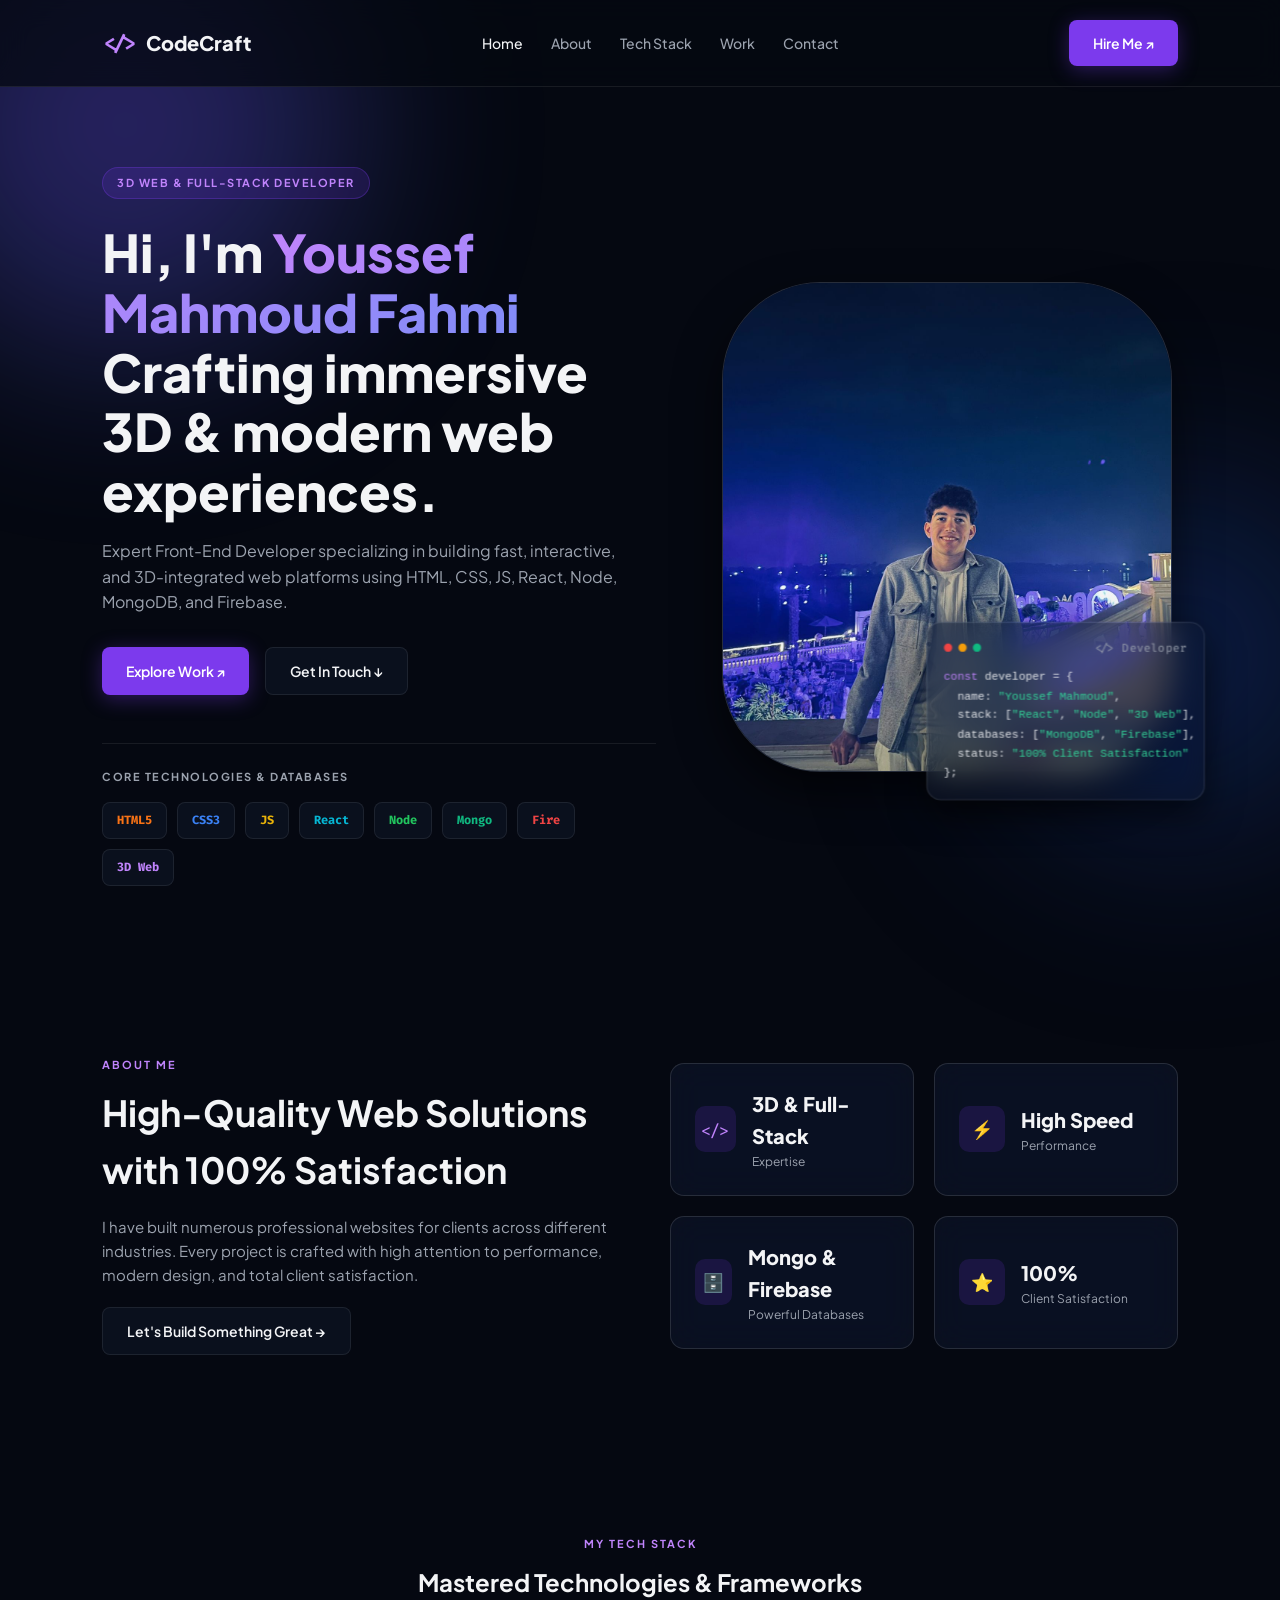
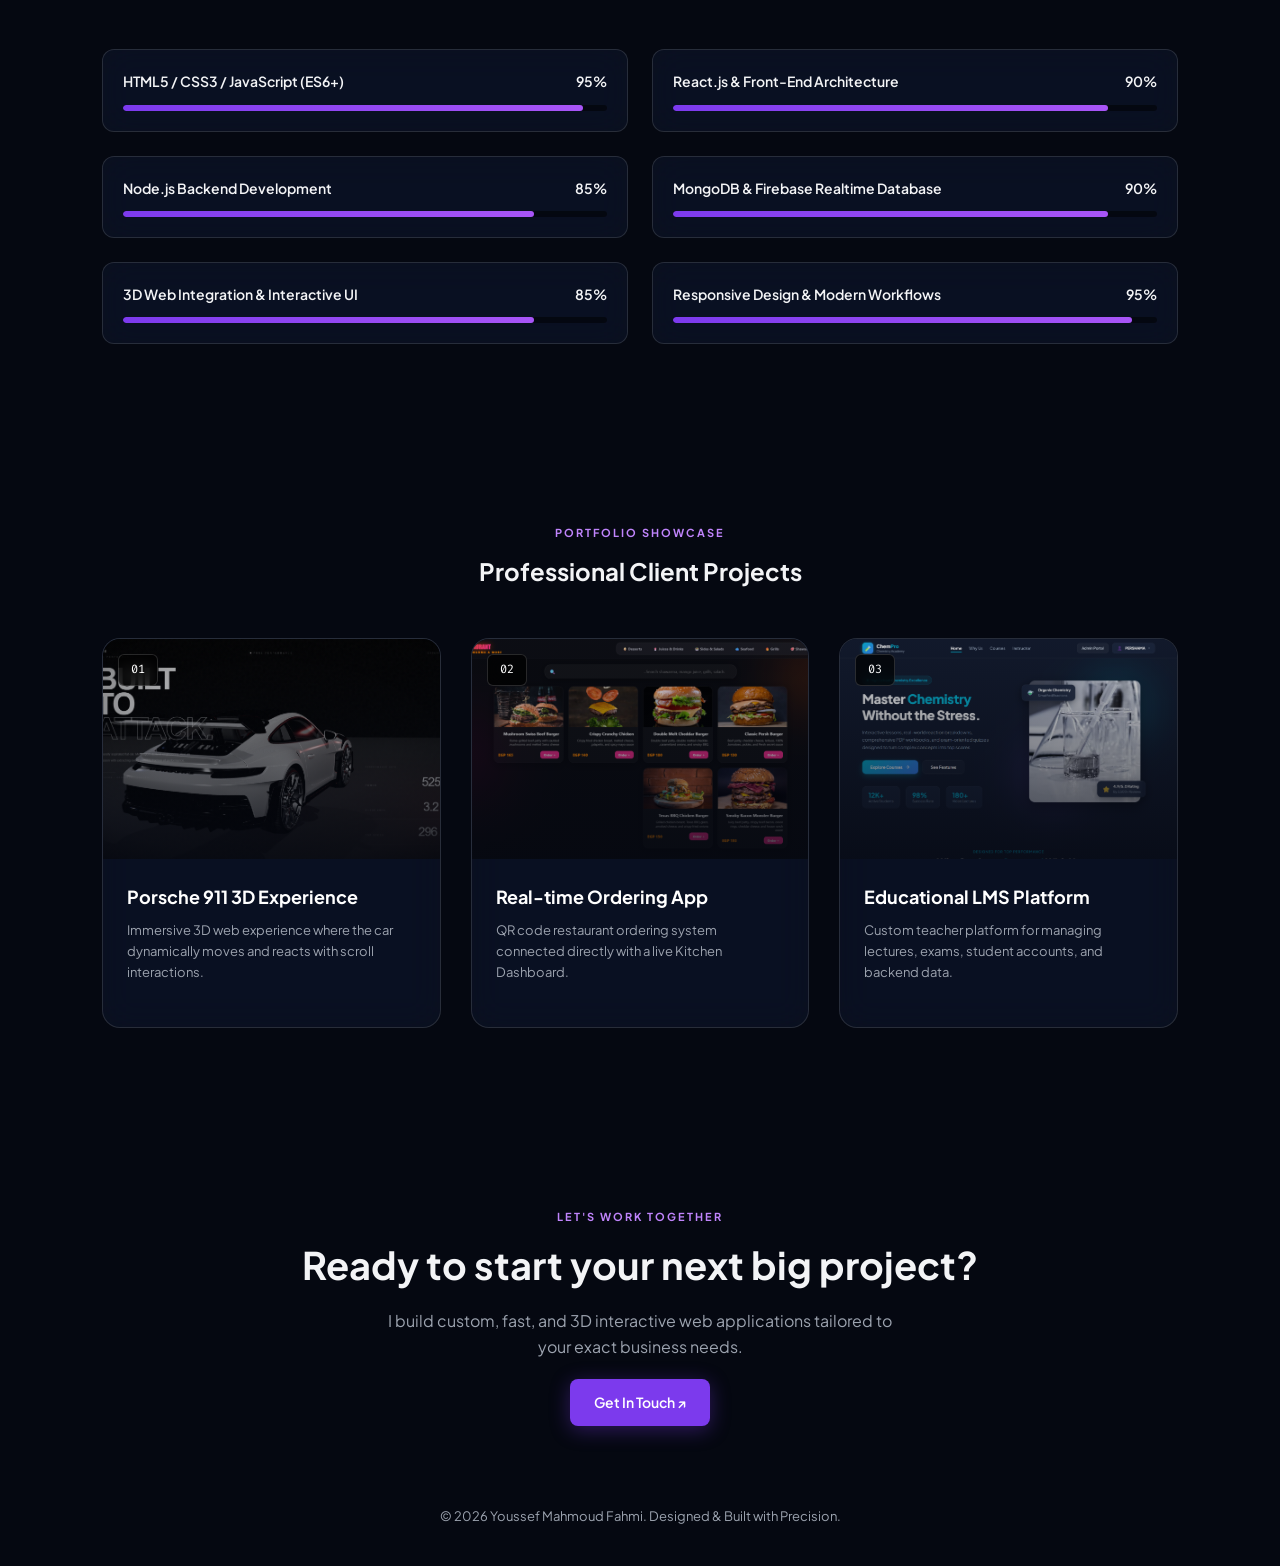
==== index.html @ 4c3491d6 "Add files via upload" ====
<!DOCTYPE html>
<html lang="en">
<head>
  <meta charset="UTF-8">
  <meta name="viewport" content="width=device-width, initial-scale=1.0">
  <title>Youssef Mahmoud Fahmi - 3D Web Developer</title>
  <!-- Google Fonts -->
  <link rel="preconnect" href="https://fonts.googleapis.com">
  <link rel="preconnect" href="https://fonts.gstatic.com" crossorigin>
  <link href="https://fonts.googleapis.com/css2?family=Fira+Code:wght@400;500;600&family=Plus+Jakarta+Sans:wght@300;400;500;600;700;800&display=swap" rel="stylesheet">
  <link rel="stylesheet" href="style.css">
</head>
<body>

  <!-- Background Animated Neon Blobs (Cosmic Vibe) -->
  <div class="blob-bg blob-1"></div>
  <div class="blob-bg blob-2"></div>

  <!-- Scroll Progress Indicator -->
  <div class="scroll-progress-bar" id="scrollProgressBar"></div>




  <!-- Header / Navbar -->
  <header class="navbar">
    <div class="logo">
      <span class="logo-icon">&lt;/&gt;</span>
      <span id="displayLogo">CodeCraft</span>
    </div>
    
    <nav class="nav-links">
      <a href="#home" class="active">Home</a>
      <a href="#about">About</a>
      <a href="#skills">Tech Stack</a>
      <a href="#projects">Work</a>
      <a href="contact.html">Contact</a>
    </nav>

    <a href="contact.html" class="btn btn-purple pulse-btn">Hire Me &nearr;</a>
  </header>

  <!-- Hero Section -->
  <section class="hero" id="home">
    <div class="hero-content">
      <div class="badge glow-badge" id="displayRole">3D WEB & FULL-STACK DEVELOPER</div>
      
      <h1 class="hero-headline">
        Hi, I'm <span id="displayName" class="purple-gradient-text">Youssef Mahmoud Fahmi</span><br>
        <span id="displayTitle" class="typing-text">Crafting immersive 3D & modern web experiences.</span>
      </h1>

      <p class="hero-description" id="displayBio">
        Expert Front-End Developer specializing in building fast, interactive, and 3D-integrated web platforms using HTML, CSS, JS, React, Node, MongoDB, and Firebase.
      </p>

      <div class="hero-buttons">
        <a href="#projects" class="btn btn-purple glow-effect">Explore Work &nearr;</a>
        <a href="#contact" class="btn btn-outline">Get In Touch &darr;</a>
      </div>

      <!-- Tech Stack Badge Strip -->
      <div class="tech-stack">
        <p class="tech-title">CORE TECHNOLOGIES & DATABASES</p>
        <div class="tech-icons">
          <div class="tech-box orange float-anim" style="animation-delay: 0s;">HTML5</div>
          <div class="tech-box blue float-anim" style="animation-delay: 0.2s;">CSS3</div>
          <div class="tech-box yellow float-anim" style="animation-delay: 0.4s;">JS</div>
          <div class="tech-box cyan float-anim" style="animation-delay: 0.6s;">React</div>
          <div class="tech-box green float-anim" style="animation-delay: 0.8s;">Node</div>
          <div class="tech-box emerald float-anim" style="animation-delay: 1.0s;">Mongo</div>
          <div class="tech-box red float-anim" style="animation-delay: 1.2s;">Fire</div>
          <div class="tech-box purple float-anim" style="animation-delay: 1.4s;">3D Web</div>
        </div>
      </div>
    </div>

    <!-- 3D Interactive Parallax Frame -->
    <div class="hero-image-container">
      <div class="tilt-card" id="tiltContainer">
        <div class="image-frame crystal-glass">
          <img src="img/IMG-20251122-WA0064.jpg" alt="Youssef Mahmoud" id="profileImg">
        </div>

        <!-- Dynamic Glass Code Overlay -->
        <div class="code-snippet-card float-card crystal-glass">
          <div class="code-header">
            <div class="dots">
              <span class="dot red"></span>
              <span class="dot yellow"></span>
              <span class="dot green"></span>
            </div>
            <span class="code-title">&lt;/&gt; Developer</span>
          </div>
          <pre><code><span class="c-purple">const</span> developer = {
  name: <span class="c-green">"Youssef Mahmoud"</span>,
  stack: [<span class="c-green">"React"</span>, <span class="c-green">"Node"</span>, <span class="c-green">"3D Web"</span>],
  databases: [<span class="c-green">"MongoDB"</span>, <span class="c-green">"Firebase"</span>],
  status: <span class="c-green">"100% Client Satisfaction"</span>
};</code></pre>
        </div>
      </div>
    </div>
  </section>

  <!-- About Section -->
  <section class="about-section reveal-on-scroll" id="about">
    <div class="about-grid">
      <div class="about-left">
        <span class="section-badge">ABOUT ME</span>
        <h2>High-Quality Web Solutions with 100% Satisfaction</h2>
        <p>I have built numerous professional websites for clients across different industries. Every project is crafted with high attention to performance, modern design, and total client satisfaction.</p>
        <a href="#contact" class="btn btn-outline hover-up" style="margin-top:20px;">Let's Build Something Great &rarr;</a>
      </div>

      <div class="stats-cards">
        <div class="stat-card crystal-glass tilt-hover">
          <div class="stat-icon purple-bg">&lt;/&gt;</div>
          <div class="stat-info">
            <h3>3D & Full-Stack</h3>
            <p>Expertise</p>
          </div>
        </div>

        <div class="stat-card crystal-glass tilt-hover">
          <div class="stat-icon purple-bg">⚡</div>
          <div class="stat-info">
            <h3>High Speed</h3>
            <p>Performance</p>
          </div>
        </div>

        <div class="stat-card crystal-glass tilt-hover">
          <div class="stat-icon purple-bg">🗄️</div>
          <div class="stat-info">
            <h3>Mongo & Firebase</h3>
            <p>Powerful Databases</p>
          </div>
        </div>

        <div class="stat-card crystal-glass tilt-hover">
          <div class="stat-icon purple-bg">⭐</div>
          <div class="stat-info">
            <h3 id="displaySatisfaction">100%</h3>
            <p>Client Satisfaction</p>
          </div>
        </div>
      </div>
    </div>
  </section>

  <!-- Tech Stack & Skills -->
  <section class="skills-section reveal-on-scroll" id="skills">
    <div class="section-header text-center">
      <span class="section-badge">MY TECH STACK</span>
      <h2>Mastered Technologies & Frameworks</h2>
    </div>

    <div class="skills-container">
      <div class="skill-row crystal-glass">
        <div class="skill-meta"><span>HTML5 / CSS3 / JavaScript (ES6+)</span><span>95%</span></div>
        <div class="progress-bg"><div class="progress-fill" style="width: 95%;"></div></div>
      </div>

      <div class="skill-row crystal-glass">
        <div class="skill-meta"><span>React.js & Front-End Architecture</span><span>90%</span></div>
        <div class="progress-bg"><div class="progress-fill" style="width: 90%;"></div></div>
      </div>

      <div class="skill-row crystal-glass">
        <div class="skill-meta"><span>Node.js Backend Development</span><span>85%</span></div>
        <div class="progress-bg"><div class="progress-fill" style="width: 85%;"></div></div>
      </div>

      <div class="skill-row crystal-glass">
        <div class="skill-meta"><span>MongoDB & Firebase Realtime Database</span><span>90%</span></div>
        <div class="progress-bg"><div class="progress-fill" style="width: 90%;"></div></div>
      </div>

      <div class="skill-row crystal-glass">
        <div class="skill-meta"><span>3D Web Integration & Interactive UI</span><span>85%</span></div>
        <div class="progress-bg"><div class="progress-fill" style="width: 85%;"></div></div>
      </div>

      <div class="skill-row crystal-glass">
        <div class="skill-meta"><span>Responsive Design & Modern Workflows</span><span>95%</span></div>
        <div class="progress-bg"><div class="progress-fill" style="width: 95%;"></div></div>
      </div>
    </div>
  </section>

  <!-- Featured Projects -->
  <section class="projects-section reveal-on-scroll" id="projects">
    <div class="section-header text-center">
      <span class="section-badge">PORTFOLIO SHOWCASE</span>
      <h2>Professional Client Projects</h2>
    </div>

<div class="projects-grid">
      <div class="project-card crystal-glass tilt-hover">
        <div class="project-preview">
          <span class="p-num">01</span>
          <img src="img/1.png" alt="E-Commerce Platform">
        </div>
        <div class="project-info">
          <h3>Porsche 911 3D Experience</h3>
          <p>Immersive 3D web experience where the car dynamically moves and reacts with scroll interactions.</p>
        </div>
      </div>

      <div class="project-card crystal-glass tilt-hover">
        <div class="project-preview p-2">
            <span class="p-num">02</span>
         <img src="img/2.png" alt="E-Commerce Platform">
        </div>
        <div class="project-info">
          <h3>Real-time Ordering App</h3>
          <p>QR code restaurant ordering system connected directly with a live Kitchen Dashboard.</p>
        </div>
      </div>

      <div class="project-card crystal-glass tilt-hover">
        <div class="project-preview p-3"><span class="p-num">03</span>
         <img src="img/3.png" alt="E-Commerce Platform">
        </div>
        <div class="project-info">
          <h3>Educational LMS Platform</h3>
          <p>Custom teacher platform for managing lectures, exams, student accounts, and backend data.</p>
        </div>
      </div>
    </div>
  </section>

  <!-- Footer -->
  <footer class="footer reveal-on-scroll" id="contact">
    <div class="footer-cta">
      <span class="section-badge">LET'S WORK TOGETHER</span>
      <h2>Ready to start your next big project?</h2>
      <p>I build custom, fast, and 3D interactive web applications tailored to your exact business needs.</p>
      <a href="contact.html" class="btn btn-purple pulse-btn" style="margin-top:20px;">Get In Touch &nearr;</a>
    </div>

    <div class="footer-copyright">
      <p>&copy; 2026 Youssef Mahmoud Fahmi. Designed & Built with Precision.</p>
    </div>
  </footer>

  <script src="script.js"></script>
</body>
</html>
---- style.css ----
:root {
  --bg-dark: #050811;
  --card-bg: rgba(15, 22, 38, 0.65);
  --drawer-bg: #0b101d;
  --purple: #7c3aed;
  --purple-light: #c084fc;
  --purple-glow: #8b5cf6;
  --text-primary: #f3f4f6;
  --text-muted: #9ca3af;
  --border: rgba(255, 255, 255, 0.08);
  --font-sans: 'Plus Jakarta Sans', sans-serif;
  --font-mono: 'Fira Code', monospace;
}

* {
  margin: 0;
  padding: 0;
  box-sizing: border-box;
}

body {
  background-color: var(--bg-dark);
  color: var(--text-primary);
  font-family: var(--font-sans);
  line-height: 1.6;
  overflow-x: hidden;
  position: relative;
}

/* Crystal Glassmorphism Utility */
.crystal-glass {
  background: rgba(17, 25, 45, 0.5) !important;
  backdrop-filter: blur(16px) saturate(180%) !important;
  -webkit-backdrop-filter: blur(16px) saturate(180%) !important;
  border: 1px solid rgba(255, 255, 255, 0.12) !important;
}

/* Background Animated Neon Blobs (Cosmic Space) */
.blob-bg {
  position: fixed;
  border-radius: 50%;
  filter: blur(100px);
  z-index: -1;
  opacity: 0.35;
  animation: blobFloat 14s infinite ease-in-out alternate;
}

.blob-1 {
  width: 450px;
  height: 450px;
  background: radial-gradient(circle, #7c3aed, #3b82f6);
  top: -100px;
  left: -100px;
}

.blob-2 {
  width: 400px;
  height: 400px;
  background: radial-gradient(circle, #2563eb, #050811);
  bottom: 5%;
  right: -100px;
  animation-delay: -7s;
}

@keyframes blobFloat {
  0% { transform: translate(0, 0) scale(1); }
  50% { transform: translate(70px, 50px) scale(1.1); }
  100% { transform: translate(-40px, 90px) scale(0.95); }
}

/* Scroll Progress Line */
.scroll-progress-bar {
  position: fixed;
  top: 0;
  left: 0;
  height: 4px;
  background: linear-gradient(90deg, #7c3aed, #c084fc, #38bdf8);
  width: 0%;
  z-index: 9999;
  box-shadow: 0 0 12px #7c3aed;
}

/* Floating Badges Animation */
.float-anim {
  animation: floatMotion 3.5s infinite ease-in-out;
}

@keyframes floatMotion {
  0%, 100% { transform: translateY(0px); }
  50% { transform: translateY(-8px); }
}

/* 3D Parallax Container */
.hero-image-container {
  perspective: 1000px;
  display: flex;
  justify-content: center;
  align-items: center;
}

.tilt-card {
  position: relative;
  transition: transform 0.15s ease-out;
  transform-style: preserve-3d;
}

/* Image Frame */
.image-frame {
  width: 450px;
  height: 490px;
  border-radius: 98px;
  overflow: hidden;
  box-shadow: 0 20px 45px rgba(0,0,0,0.6);
}

.image-frame img {
  width: 100%;
  height: 100%;
  object-fit: cover;
  display: block;
}

/* Code Card Floating Offset */
.code-snippet-card {
  position: absolute;
  bottom: -20px;
  right: -25px;
  border-radius: 14px;
  padding: 16px;
  width: 270px;
  z-index: 5;
  box-shadow: 0 15px 35px rgba(0,0,0,0.6);
  transform: translateZ(30px);
}

.code-header {
  display: flex;
  justify-content: space-between;
  align-items: center;
  margin-bottom: 10px;
}

.dots { display: flex; gap: 6px; }
.dot { width: 8px; height: 8px; border-radius: 50%; }
.dot.red { background: #ef4444; }
.dot.yellow { background: #f59e0b; }
.dot.green { background: #10b981; }

.code-title { font-family: var(--font-mono); font-size: 11px; color: var(--text-muted); }
.code-snippet-card pre { font-family: var(--font-mono); font-size: 11px; color: #e5e7eb; }
.c-purple { color: #c084fc; }
.c-green { color: #34d399; }

/* Control Drawer & Settings Btn */
.settings-toggle-btn {
  position: fixed;
  bottom: 25px;
  right: 25px;
  background: var(--purple);
  color: white;
  border: none;
  padding: 12px 20px;
  border-radius: 30px;
  cursor: pointer;
  box-shadow: 0 4px 25px rgba(124, 58, 237, 0.5);
  display: flex;
  align-items: center;
  gap: 8px;
  font-weight: 600;
  font-size: 14px;
  z-index: 999;
  transition: transform 0.2s, box-shadow 0.2s;
}

.settings-toggle-btn:hover {
  transform: translateY(-3px) scale(1.03);
  box-shadow: 0 6px 30px rgba(124, 58, 237, 0.7);
}

.control-drawer {
  position: fixed;
  top: 0;
  right: -340px;
  width: 340px;
  height: 100vh;
  background: var(--drawer-bg);
  border-left: 1px solid var(--border);
  z-index: 1000;
  box-shadow: -10px 0 30px rgba(0,0,0,0.6);
  transition: right 0.3s cubic-bezier(0.4, 0, 0.2, 1);
  display: flex;
  flex-direction: column;
}

.control-drawer.open { right: 0; }
.drawer-header { padding: 20px; border-bottom: 1px solid var(--border); display: flex; justify-content: space-between; align-items: center; }
.drawer-header h3 { font-size: 16px; color: var(--purple-light); }
.close-drawer { background: none; border: none; color: var(--text-muted); font-size: 24px; cursor: pointer; }
.drawer-body { padding: 20px; overflow-y: auto; flex: 1; }

.input-field { margin-bottom: 15px; }
.input-field label { display: block; font-size: 12px; color: var(--text-muted); margin-bottom: 6px; }
.input-field input, .input-field textarea {
  width: 100%; padding: 9px 12px; background: rgba(255, 255, 255, 0.04);
  border: 1px solid var(--border); color: var(--text-primary); border-radius: 6px; font-family: var(--font-sans); font-size: 13px;
}
.action-btn { width: 100%; padding: 10px; background: var(--purple); color: white; border: none; border-radius: 6px; cursor: pointer; font-weight: 600; font-size: 13px; }
.divider { border: 0; border-top: 1px solid var(--border); margin: 20px 0; }

/* Navbar */
.navbar {
  display: flex; justify-content: space-between; align-items: center; padding: 20px 8%;
  position: sticky; top: 0; background: rgba(5, 8, 17, 0.75); backdrop-filter: blur(14px);
  border-bottom: 1px solid var(--border); z-index: 100;
}
.logo { font-weight: 800; font-size: 20px; display: flex; align-items: center; gap: 8px; }
.logo-icon { color: var(--purple-light); font-family: var(--font-mono); }
.nav-links { display: flex; gap: 28px; }
.nav-links a { color: var(--text-muted); text-decoration: none; font-size: 14px; font-weight: 500; transition: color 0.2s; }
.nav-links a:hover, .nav-links a.active { color: var(--text-primary); }

/* Buttons & Glow */
.btn {
  display: inline-flex; align-items: center; gap: 8px; padding: 12px 24px; border-radius: 8px;
  font-weight: 600; font-size: 14px; text-decoration: none; transition: all 0.25s; cursor: pointer;
}
.btn-purple { background: var(--purple); color: white; box-shadow: 0 4px 20px rgba(124, 58, 237, 0.35); }
.btn-purple:hover { background: #6d28d9; transform: translateY(-3px); box-shadow: 0 8px 25px rgba(124, 58, 237, 0.5); }
.btn-outline { background: var(--card-bg); color: var(--text-primary); border: 1px solid var(--border); backdrop-filter: blur(10px); }
.btn-outline:hover { border-color: var(--purple-light); transform: translateY(-3px); }

/* Pulse Glow Button Animation */
.pulse-btn {
  animation: pulseGlow 2.5s infinite ease-in-out;
}

@keyframes pulseGlow {
  0%, 100% { box-shadow: 0 0 15px rgba(124, 58, 237, 0.4); }
  50% { box-shadow: 0 0 28px rgba(124, 58, 237, 0.8); }
}

/* Hero Section */
.hero { display: grid; grid-template-columns: 1.2fr 1fr; padding: 80px 8%; gap: 60px; align-items: center; min-height: calc(100vh - 80px); }
.badge { display: inline-block; background: rgba(124, 58, 237, 0.15); color: var(--purple-light); padding: 6px 14px; border-radius: 20px; font-size: 11px; font-weight: 700; letter-spacing: 1.5px; margin-bottom: 24px; border: 1px solid rgba(124, 58, 237, 0.3); }
.hero-headline { font-size: 52px; font-weight: 800; line-height: 1.15; margin-bottom: 16px; }
.purple-gradient-text { background: linear-gradient(135deg, #c084fc, #818cf8); -webkit-background-clip: text; -webkit-text-fill-color: transparent; }
.hero-description { color: var(--text-muted); font-size: 16px; max-width: 520px; margin-bottom: 32px; }
.hero-buttons { display: flex; gap: 16px; margin-bottom: 48px; }

/* Tech Stack */
.tech-stack { border-top: 1px solid var(--border); padding-top: 24px; }
.tech-title { font-size: 11px; color: var(--text-muted); letter-spacing: 1.5px; font-weight: 700; margin-bottom: 16px; }
.tech-icons { display: flex; flex-wrap: wrap; gap: 10px; }
.tech-box {
  padding: 8px 14px; background: var(--card-bg); border: 1px solid var(--border); border-radius: 8px;
  display: flex; align-items: center; justify-content: center; font-family: var(--font-mono); font-weight: 700; font-size: 12px; backdrop-filter: blur(10px);
}
.tech-box.orange { color: #f97316; } .tech-box.blue { color: #3b82f6; } .tech-box.yellow { color: #eab308; }
.tech-box.cyan { color: #06b6d4; } .tech-box.green { color: #22c55e; } .tech-box.emerald { color: #10b981; }
.tech-box.red { color: #ef4444; } .tech-box.purple { color: #c084fc; }

/* Scroll Reveal */
.reveal-on-scroll {
  opacity: 0;
  transform: translateY(50px);
  transition: opacity 0.8s ease-out, transform 0.8s ease-out;
}
.reveal-on-scroll.visible {
  opacity: 1;
  transform: translateY(0);
}

/* About & Stats */
.about-section { padding: 90px 8%; border-y: 1px solid var(--border); }
.about-grid { display: grid; grid-template-columns: 1fr 1fr; gap: 60px; align-items: center; }
.section-badge { color: var(--purple-light); font-size: 11px; font-weight: 700; letter-spacing: 2px; display: block; margin-bottom: 10px; }
.about-left h2 { font-size: 36px; margin-bottom: 16px; }
.about-left p { color: var(--text-muted); font-size: 15px; }

.stats-cards { display: grid; grid-template-columns: 1fr 1fr; gap: 20px; }
.stat-card {
  padding: 24px; border-radius: 14px;
  display: flex; align-items: center; gap: 16px; transition: transform 0.3s, border-color 0.3s, box-shadow 0.3s;
}

.tilt-hover:hover {
  transform: translateY(-6px) scale(1.02);
  border-color: var(--purple-glow) !important;
  box-shadow: 0 10px 30px rgba(124, 58, 237, 0.25);
}

.stat-icon { width: 46px; height: 46px; border-radius: 10px; background: rgba(124, 58, 237, 0.15); color: var(--purple-light); display: flex; align-items: center; justify-content: center; font-size: 18px; }
.stat-info h3 { font-size: 20px; font-weight: 800; }
.stat-info p { font-size: 12px; color: var(--text-muted); }

/* Skills */
.skills-section { padding: 90px 8%; }
.skills-container { display: grid; grid-template-columns: 1fr 1fr; gap: 24px; margin-top: 48px; }
.skill-row { padding: 20px; border-radius: 12px; }
.skill-meta { display: flex; justify-content: space-between; font-size: 14px; font-weight: 600; margin-bottom: 12px; }
.progress-bg { height: 6px; background: rgba(0,0,0,0.5); border-radius: 10px; overflow: hidden; }
.progress-fill { height: 100%; background: linear-gradient(90deg, var(--purple), #a855f7); border-radius: 10px; transition: width 1.5s cubic-bezier(0.1, 0.8, 0.2, 1); }

/* Projects Grid & Cards Full Frame Image Styling */
.projects-section { padding: 90px 8%; }
.projects-grid { 
  display: grid; 
  grid-template-columns: repeat(3, 1fr); 
  gap: 30px; 
  margin-top: 48px; 
}

.project-card { 
  border-radius: 18px; 
  overflow: hidden; 
  background: rgba(17, 25, 45, 0.5);
  border: 1px solid rgba(255, 255, 255, 0.12);
  transition: all 0.3s ease; 
  display: flex;
  flex-direction: column;
}

.project-preview {
  width: 100%;
  height: 220px;
  position: relative;
  overflow: hidden;
  margin: 0 !important;
  padding: 0 !important;
  background: #070a12;
}

.project-preview img {
  width: 100%;
  height: 100%;
  object-fit: cover;
  object-position: center;
  display: block;
  transition: transform 0.5s ease;
  margin: 0 !important;
  padding: 0 !important;
}

.project-card:hover .project-preview img {
  transform: scale(1.06);
}

.project-preview::after {
  content: '';
  position: absolute;
  inset: 0;
  background: linear-gradient(180deg, rgba(5, 8, 17, 0.1) 0%, rgba(5, 8, 17, 0.75) 100%);
  pointer-events: none;
}

.p-num {
  position: absolute;
  top: 15px;
  left: 15px;
  background: rgba(0, 0, 0, 0.7);
  backdrop-filter: blur(8px);
  padding: 5px 12px;
  border-radius: 6px;
  font-family: var(--font-mono);
  font-size: 12px;
  z-index: 3;
  border: 1px solid rgba(255, 255, 255, 0.15);
  color: #fff;
}

.project-info { 
  padding: 24px; 
  display: flex;
  flex-direction: column;
  flex: 1;
}

.project-info h3 { 
  font-size: 18px; 
  margin-bottom: 8px; 
  color: #fff;
}

.project-info p { 
  font-size: 13px; 
  color: var(--text-muted); 
  margin-bottom: 20px; 
  flex: 1;
}

.p-link { 
  color: var(--purple-light); 
  text-decoration: none; 
  font-size: 13px; 
  font-weight: 600; 
  margin-top: auto;
}

/* Footer */
.footer { padding: 90px 8% 40px; text-align: center; }
.footer-cta h2 { font-size: 38px; margin-bottom: 12px; }
.footer-cta p { color: var(--text-muted); max-width: 520px; margin: 0 auto; }
.footer-copyright { margin-top: 80px; font-size: 13px; color: var(--text-muted); }
.text-center { text-align: center; }

/* Responsive */
@media (max-width: 968px) {
  .hero { grid-template-columns: 1fr; text-align: center; }
  .hero-description { margin: 0 auto; }
  .hero-buttons { justify-content: center; }
  .about-grid, .skills-container, .projects-grid { grid-template-columns: 1fr; }
}
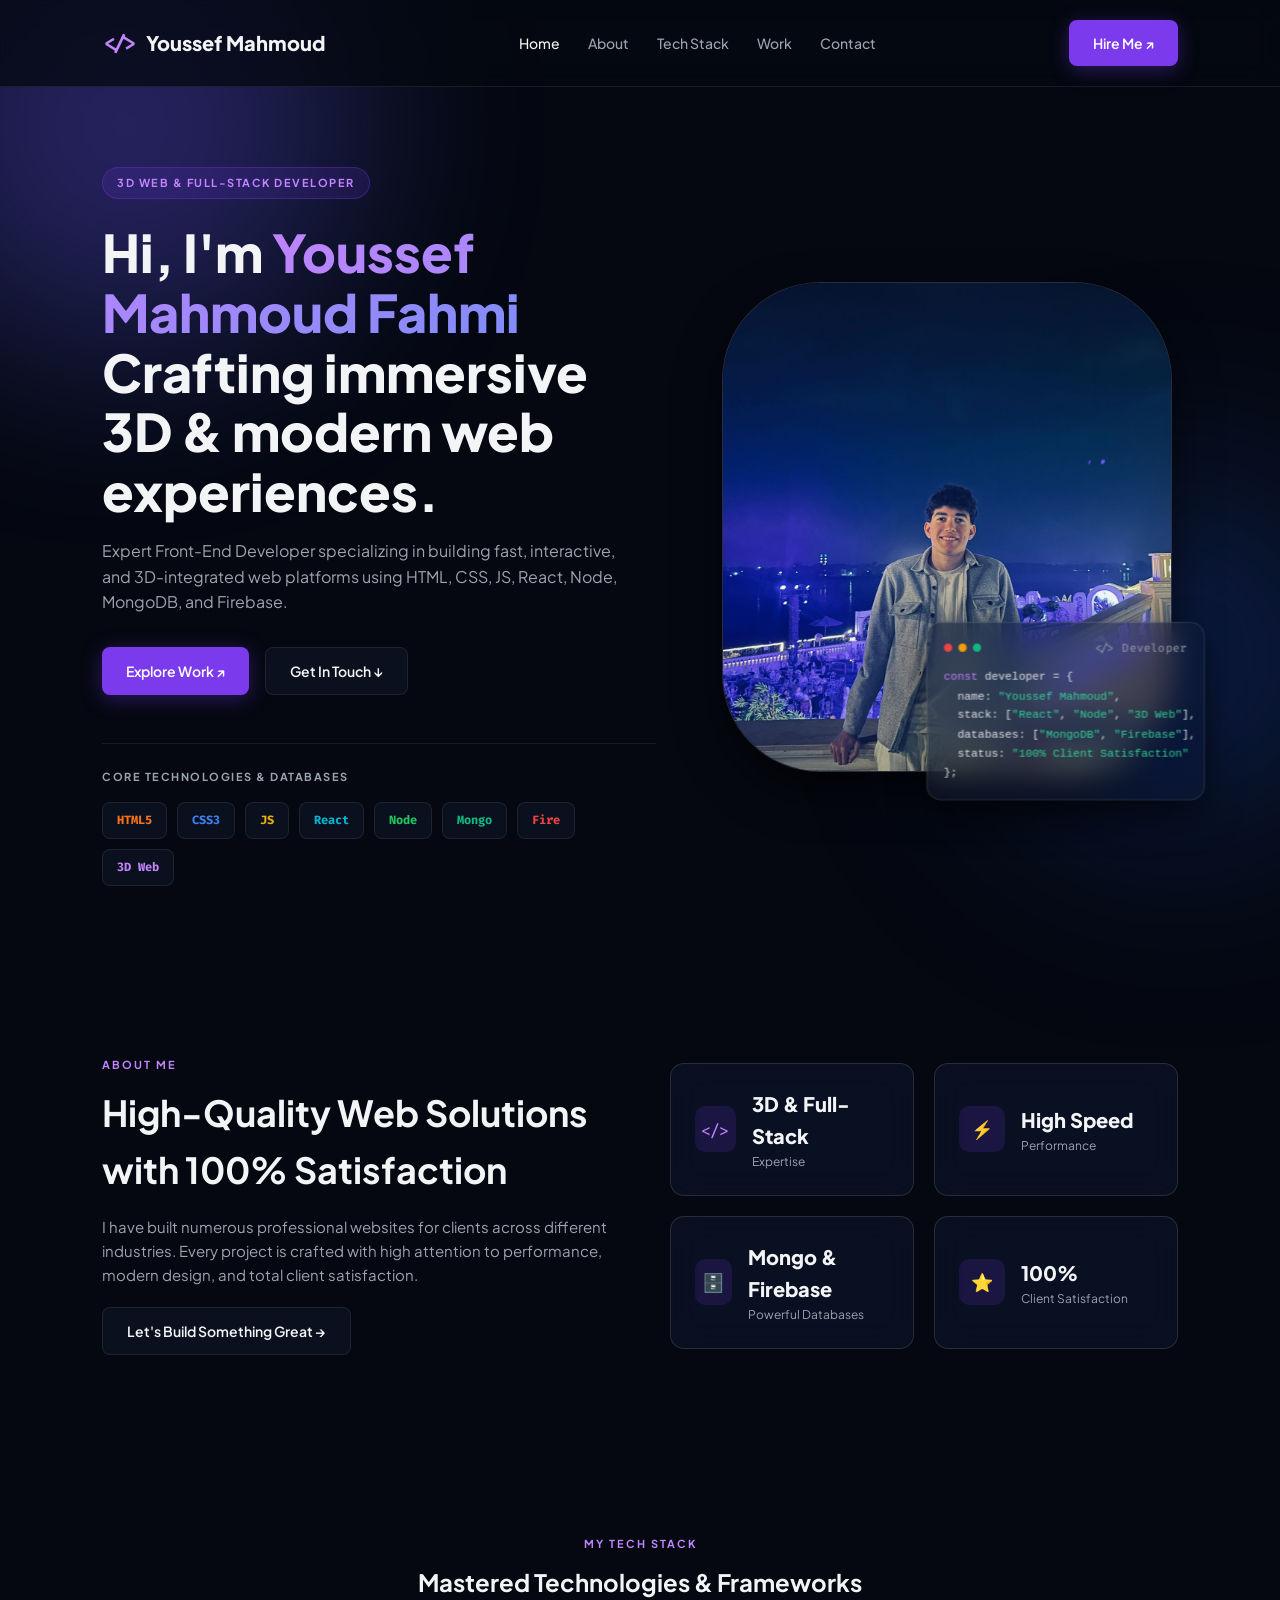
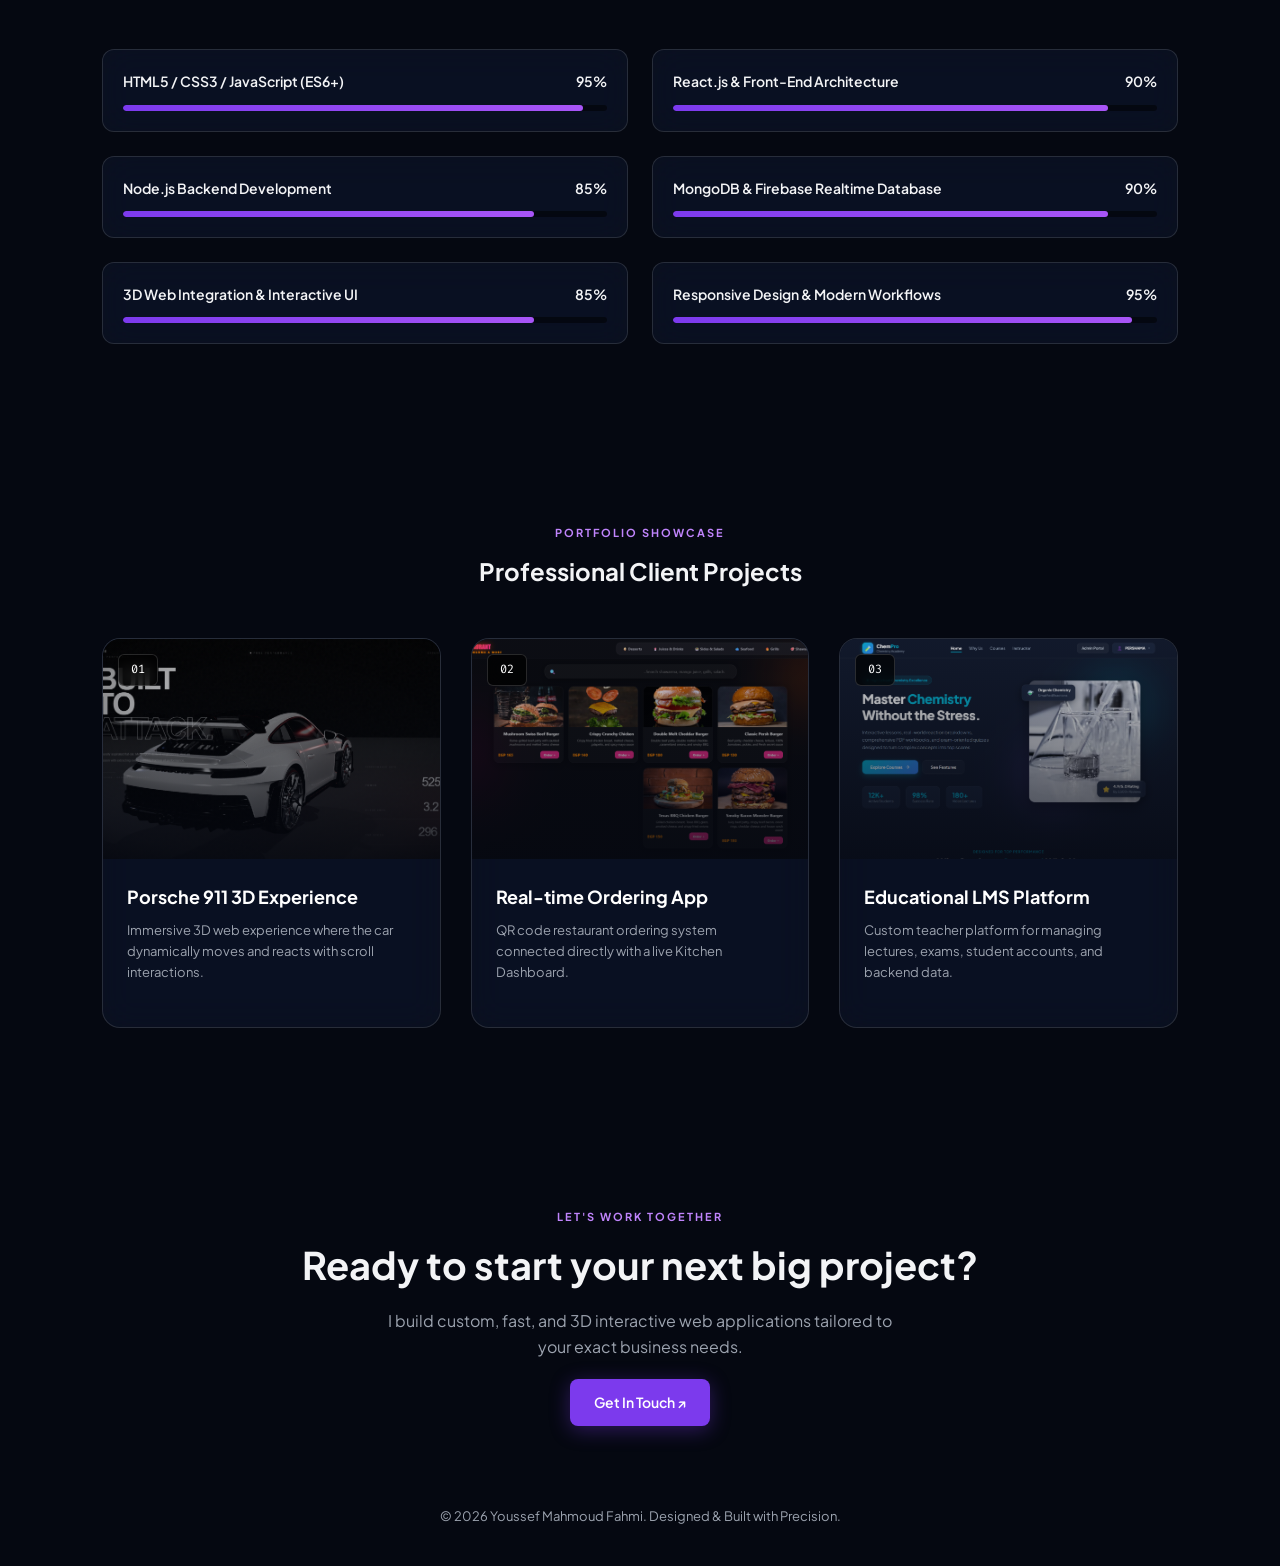
==== commit 72f22dcc: "Update index.html" ====
--- a/index.html
+++ b/index.html
@@ -26,7 +26,7 @@
   <header class="navbar">
     <div class="logo">
       <span class="logo-icon">&lt;/&gt;</span>
-      <span id="displayLogo">CodeCraft</span>
+      <span id="displayLogo">Youssef Mahmoud</span>
     </div>
     
     <nav class="nav-links">
@@ -247,4 +247,4 @@
 
   <script src="script.js"></script>
 </body>
-</html>+</html>
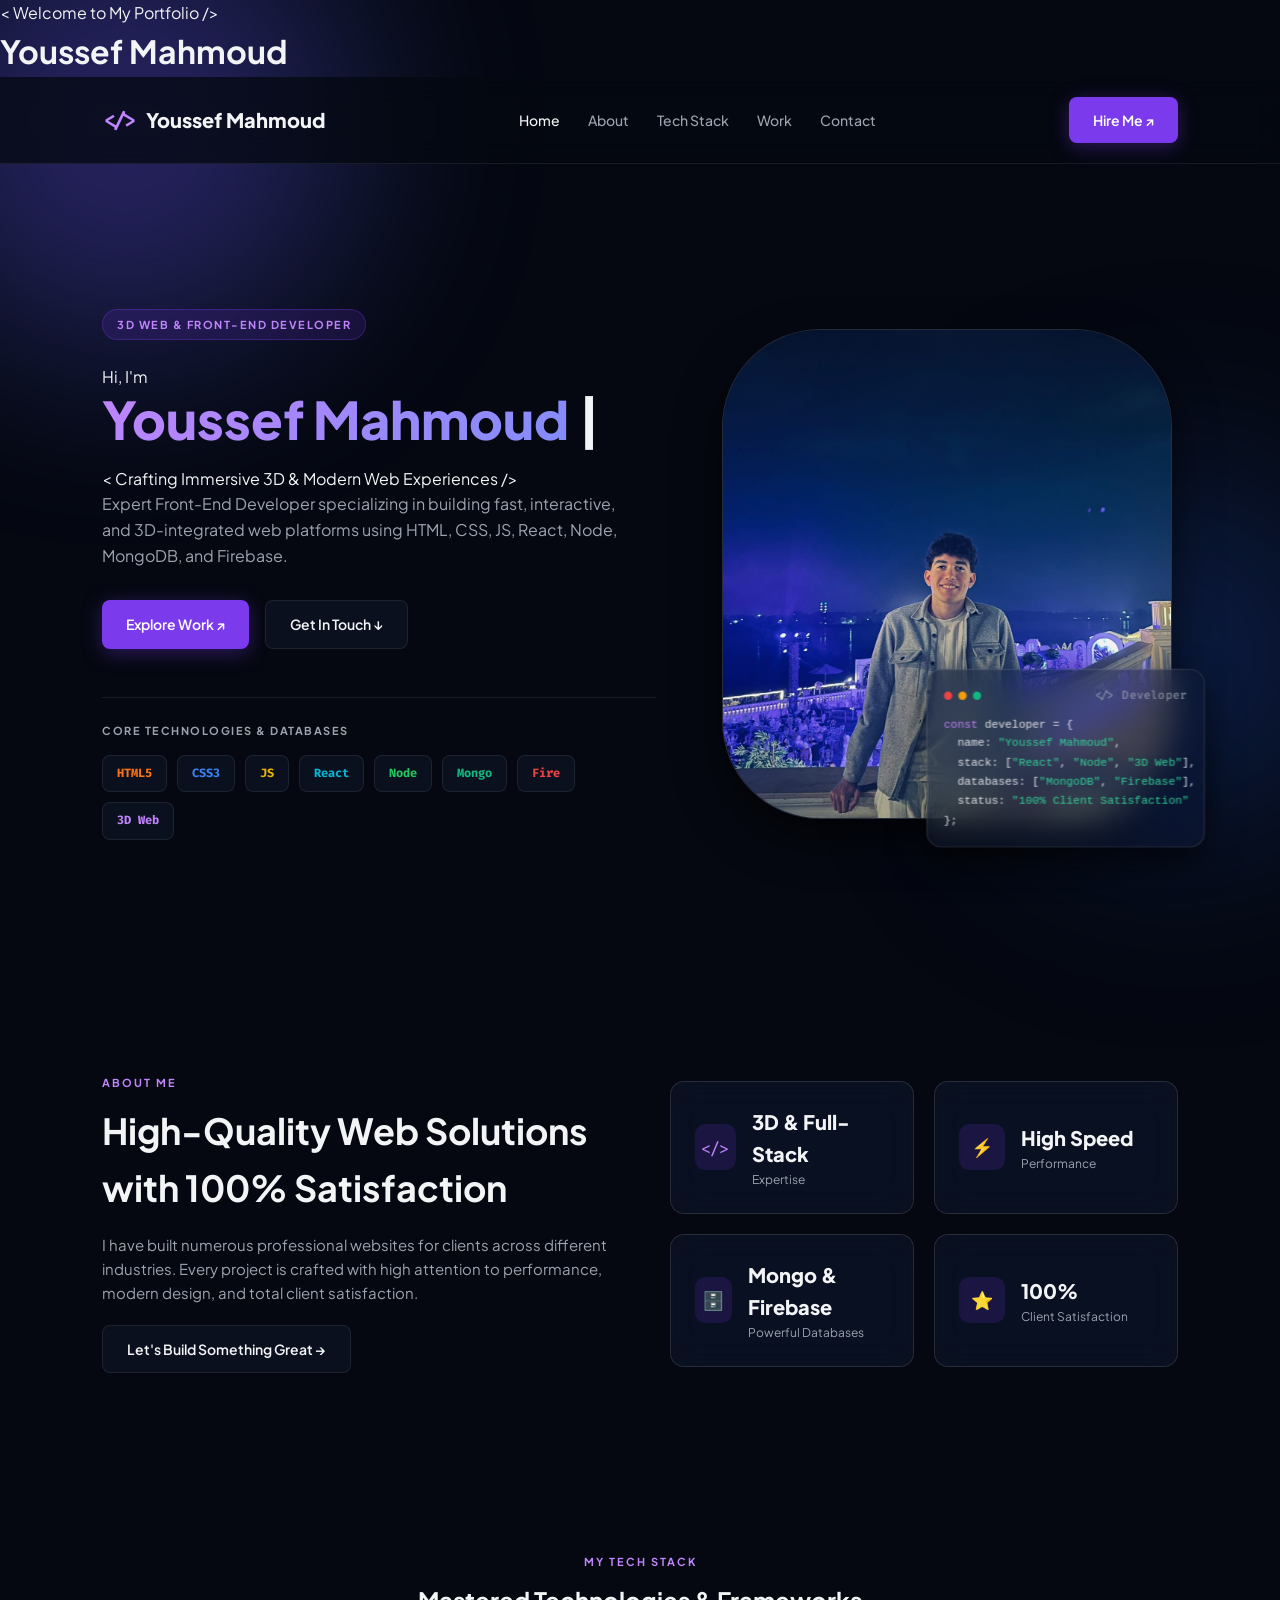
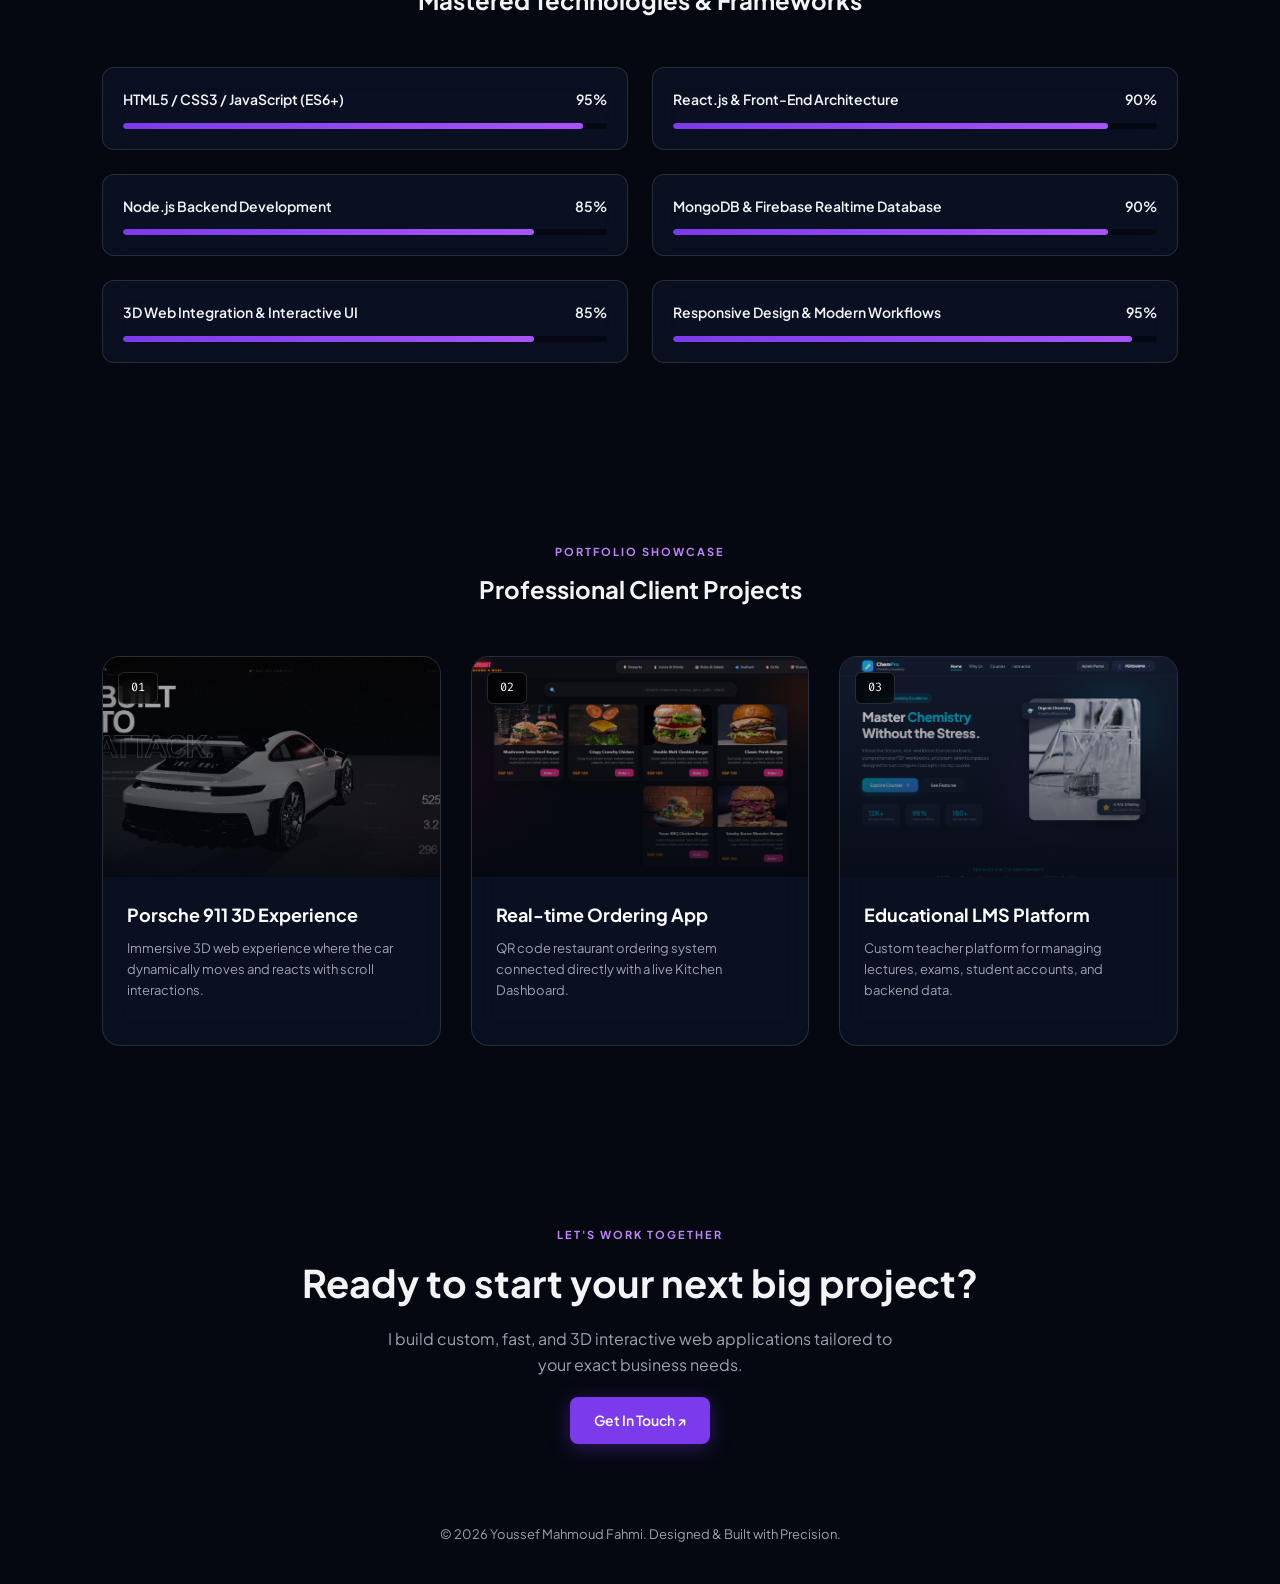
==== commit f9e92e42: "Update index.html" ====
--- a/index.html
+++ b/index.html
@@ -3,14 +3,63 @@
 <head>
   <meta charset="UTF-8">
   <meta name="viewport" content="width=device-width, initial-scale=1.0">
-  <title>Youssef Mahmoud Fahmi - 3D Web Developer</title>
+  <title>PERSHAMA - 3D Web & Front-End Developer</title>
+  
+  <!-- Open Graph / Social Media Preview Meta Tags -->
+  <meta property="og:type" content="website">
+  <meta property="og:title" content="PERSHAMA - 3D Web & Front-End Developer">
+  <meta property="og:description" content="Explore professional 3D web experiences, real-time apps, and modern front-end solutions by Youssef Mahmoud.">
+  <meta property="og:image" content="img/IMG-20251122-WA0064.jpg">
+
   <!-- Google Fonts -->
   <link rel="preconnect" href="https://fonts.googleapis.com">
   <link rel="preconnect" href="https://fonts.gstatic.com" crossorigin>
   <link href="https://fonts.googleapis.com/css2?family=Fira+Code:wght@400;500;600&family=Plus+Jakarta+Sans:wght@300;400;500;600;700;800&display=swap" rel="stylesheet">
   <link rel="stylesheet" href="style.css">
+  
+  <style>
+    /* Back to Top Button Inline Style Enhancement */
+    .back-to-top {
+      position: fixed;
+      bottom: 30px;
+      right: 30px;
+      width: 45px;
+      height: 45px;
+      background: var(--purple);
+      color: white;
+      border: none;
+      border-radius: 50%;
+      display: flex;
+      align-items: center;
+      justify-content: center;
+      font-size: 20px;
+      cursor: pointer;
+      box-shadow: 0 4px 20px rgba(124, 58, 237, 0.4);
+      opacity: 0;
+      visibility: hidden;
+      transition: all 0.3s ease;
+      z-index: 999;
+      text-decoration: none;
+    }
+    .back-to-top.show {
+      opacity: 1;
+      visibility: visible;
+    }
+    .back-to-top:hover {
+      background: #6d28d9;
+      transform: translateY(-4px);
+    }
+  </style>
 </head>
 <body>
+
+  <!-- Intro Splash Screen -->
+  <div id="intro-screen" class="intro-overlay">
+    <div class="intro-content">
+      <p class="intro-sub">&lt; Welcome to My Portfolio /&gt;</p>
+      <h1 class="intro-name">Youssef Mahmoud</h1>
+    </div>
+  </div>
 
   <!-- Background Animated Neon Blobs (Cosmic Vibe) -->
   <div class="blob-bg blob-1"></div>
@@ -18,9 +67,6 @@
 
   <!-- Scroll Progress Indicator -->
   <div class="scroll-progress-bar" id="scrollProgressBar"></div>
-
-
-
 
   <!-- Header / Navbar -->
   <header class="navbar">
@@ -43,12 +89,17 @@
   <!-- Hero Section -->
   <section class="hero" id="home">
     <div class="hero-content">
-      <div class="badge glow-badge" id="displayRole">3D WEB & FULL-STACK DEVELOPER</div>
+      <div class="badge glow-badge" id="displayRole">3D WEB & FRONT-END DEVELOPER</div>
       
-      <h1 class="hero-headline">
-        Hi, I'm <span id="displayName" class="purple-gradient-text">Youssef Mahmoud Fahmi</span><br>
-        <span id="displayTitle" class="typing-text">Crafting immersive 3D & modern web experiences.</span>
-      </h1>
+      <!-- Smooth Intro Section -->
+      <div class="hero-intro">
+        <span class="intro-greeting">Hi, I'm</span>
+        <h1 class="hero-headline">
+          <span id="displayName" class="purple-gradient-text">Youssef Mahmoud</span>
+          <span class="typing-cursor">|</span>
+        </h1>
+        <p class="hero-role">&lt; Crafting Immersive 3D & Modern Web Experiences /&gt;</p>
+      </div>
 
       <p class="hero-description" id="displayBio">
         Expert Front-End Developer specializing in building fast, interactive, and 3D-integrated web platforms using HTML, CSS, JS, React, Node, MongoDB, and Firebase.
@@ -56,7 +107,7 @@
 
       <div class="hero-buttons">
         <a href="#projects" class="btn btn-purple glow-effect">Explore Work &nearr;</a>
-        <a href="#contact" class="btn btn-outline">Get In Touch &darr;</a>
+        <a href="contact.html" class="btn btn-outline">Get In Touch &darr;</a>
       </div>
 
       <!-- Tech Stack Badge Strip -->
@@ -110,7 +161,7 @@
         <span class="section-badge">ABOUT ME</span>
         <h2>High-Quality Web Solutions with 100% Satisfaction</h2>
         <p>I have built numerous professional websites for clients across different industries. Every project is crafted with high attention to performance, modern design, and total client satisfaction.</p>
-        <a href="#contact" class="btn btn-outline hover-up" style="margin-top:20px;">Let's Build Something Great &rarr;</a>
+        <a href="contact.html" class="btn btn-outline hover-up" style="margin-top:20px;">Let's Build Something Great &rarr;</a>
       </div>
 
       <div class="stats-cards">
@@ -196,11 +247,11 @@
       <h2>Professional Client Projects</h2>
     </div>
 
-<div class="projects-grid">
+    <div class="projects-grid">
       <div class="project-card crystal-glass tilt-hover">
         <div class="project-preview">
           <span class="p-num">01</span>
-          <img src="img/1.png" alt="E-Commerce Platform">
+          <img src="img/1.png" alt="Porsche 911 3D Experience">
         </div>
         <div class="project-info">
           <h3>Porsche 911 3D Experience</h3>
@@ -210,8 +261,8 @@
 
       <div class="project-card crystal-glass tilt-hover">
         <div class="project-preview p-2">
-            <span class="p-num">02</span>
-         <img src="img/2.png" alt="E-Commerce Platform">
+          <span class="p-num">02</span>
+          <img src="img/2.png" alt="Real-time Ordering App">
         </div>
         <div class="project-info">
           <h3>Real-time Ordering App</h3>
@@ -220,8 +271,9 @@
       </div>
 
       <div class="project-card crystal-glass tilt-hover">
-        <div class="project-preview p-3"><span class="p-num">03</span>
-         <img src="img/3.png" alt="E-Commerce Platform">
+        <div class="project-preview p-3">
+          <span class="p-num">03</span>
+          <img src="img/3.png" alt="Educational LMS Platform">
         </div>
         <div class="project-info">
           <h3>Educational LMS Platform</h3>
@@ -245,6 +297,20 @@
     </div>
   </footer>
 
+  <!-- Back to Top Button -->
+  <a href="#home" class="back-to-top" id="backToTopBtn">&uarr;</a>
+
   <script src="script.js"></script>
+  <script>
+    // Back to Top Button Script Logic
+    const backToTopBtn = document.getElementById('backToTopBtn');
+    window.addEventListener('scroll', () => {
+      if (window.scrollY > 400) {
+        backToTopBtn.classList.add('show');
+      } else {
+        backToTopBtn.classList.remove('show');
+      }
+    });
+  </script>
 </body>
 </html>
--- a/style.css
+++ b/style.css
@@ -409,4 +409,106 @@
   .hero-description { margin: 0 auto; }
   .hero-buttons { justify-content: center; }
   .about-grid, .skills-container, .projects-grid { grid-template-columns: 1fr; }
-}+}
+
+/* --- Responsive Design for Mobile & Tablets --- */
+@media (max-width: 968px) {
+  /* تعديل النافبار وشريط التنقل للشاشات الصغيرة */
+  .navbar {
+    padding: 15px 5%;
+  }
+  .nav-links {
+    display: none; /* أو تحويلها لقائمة منسدلة حسب رغبتك */
+  }
+
+  /* الهيرو سكشن (Hero Section) */
+  .hero {
+    grid-template-columns: 1fr;
+    text-align: center;
+    padding: 50px 5%;
+    gap: 40px;
+    min-height: auto;
+  }
+  .hero-headline {
+    font-size: 36px;
+  }
+  .hero-description {
+    margin: 0 auto 24px auto;
+  }
+  .hero-buttons {
+    justify-content: center;
+    flex-direction: column;
+    gap: 12px;
+  }
+  .hero-buttons .btn {
+    width: 100%;
+    justify-content: center;
+  }
+
+  /* حجم إطار الصورة والـ 3D على الموبايل */
+  .image-frame {
+    width: 100%;
+    max-width: 320px;
+    height: 350px;
+    border-radius: 40px;
+  }
+  .code-snippet-card {
+    width: 90%;
+    right: 5%;
+    bottom: -15px;
+  }
+
+  /* أقسام About & Skills & Projects */
+  .about-section, .skills-section, .projects-section {
+    padding: 60px 5%;
+  }
+  .about-grid, .skills-container, .projects-grid {
+    grid-template-columns: 1fr;
+    gap: 20px;
+  }
+  .stats-cards {
+    grid-template-columns: 1fr;
+  }
+
+  /* صفحة التواصل (Contact Page) على الموبايل */
+  .contact-page-section {
+    padding: 30px 5%;
+  }
+  .contact-container {
+    padding: 20px;
+  }
+  .direct-contact-buttons {
+    grid-template-columns: 1fr;
+  }
+}
+
+@media (max-width: 968px) {
+  /* تعديل مكان وحجم كارت الكود على الموبايل عشان ميبوظش شكل صورتك */
+  .code-snippet-card {
+    position: relative !important;
+    bottom: auto !important;
+    right: auto !important;
+    left: auto !important;
+    width: 100% !important;
+    margin-top: -60px !important; /* بينزل تحت الصورة بدل ما يركب فوقها */
+    z-index: 5;
+    transform: none !important;
+  }
+
+  .hero-image-container {
+    flex-direction: column;
+  }
+
+  .tilt-card {
+    width: 100%;
+    display: flex;
+    flex-direction: column;
+    align-items: center;
+  }
+
+  .image-frame {
+    width: 100%;
+    max-width: 320px;
+    height: 380px;
+  }
+}
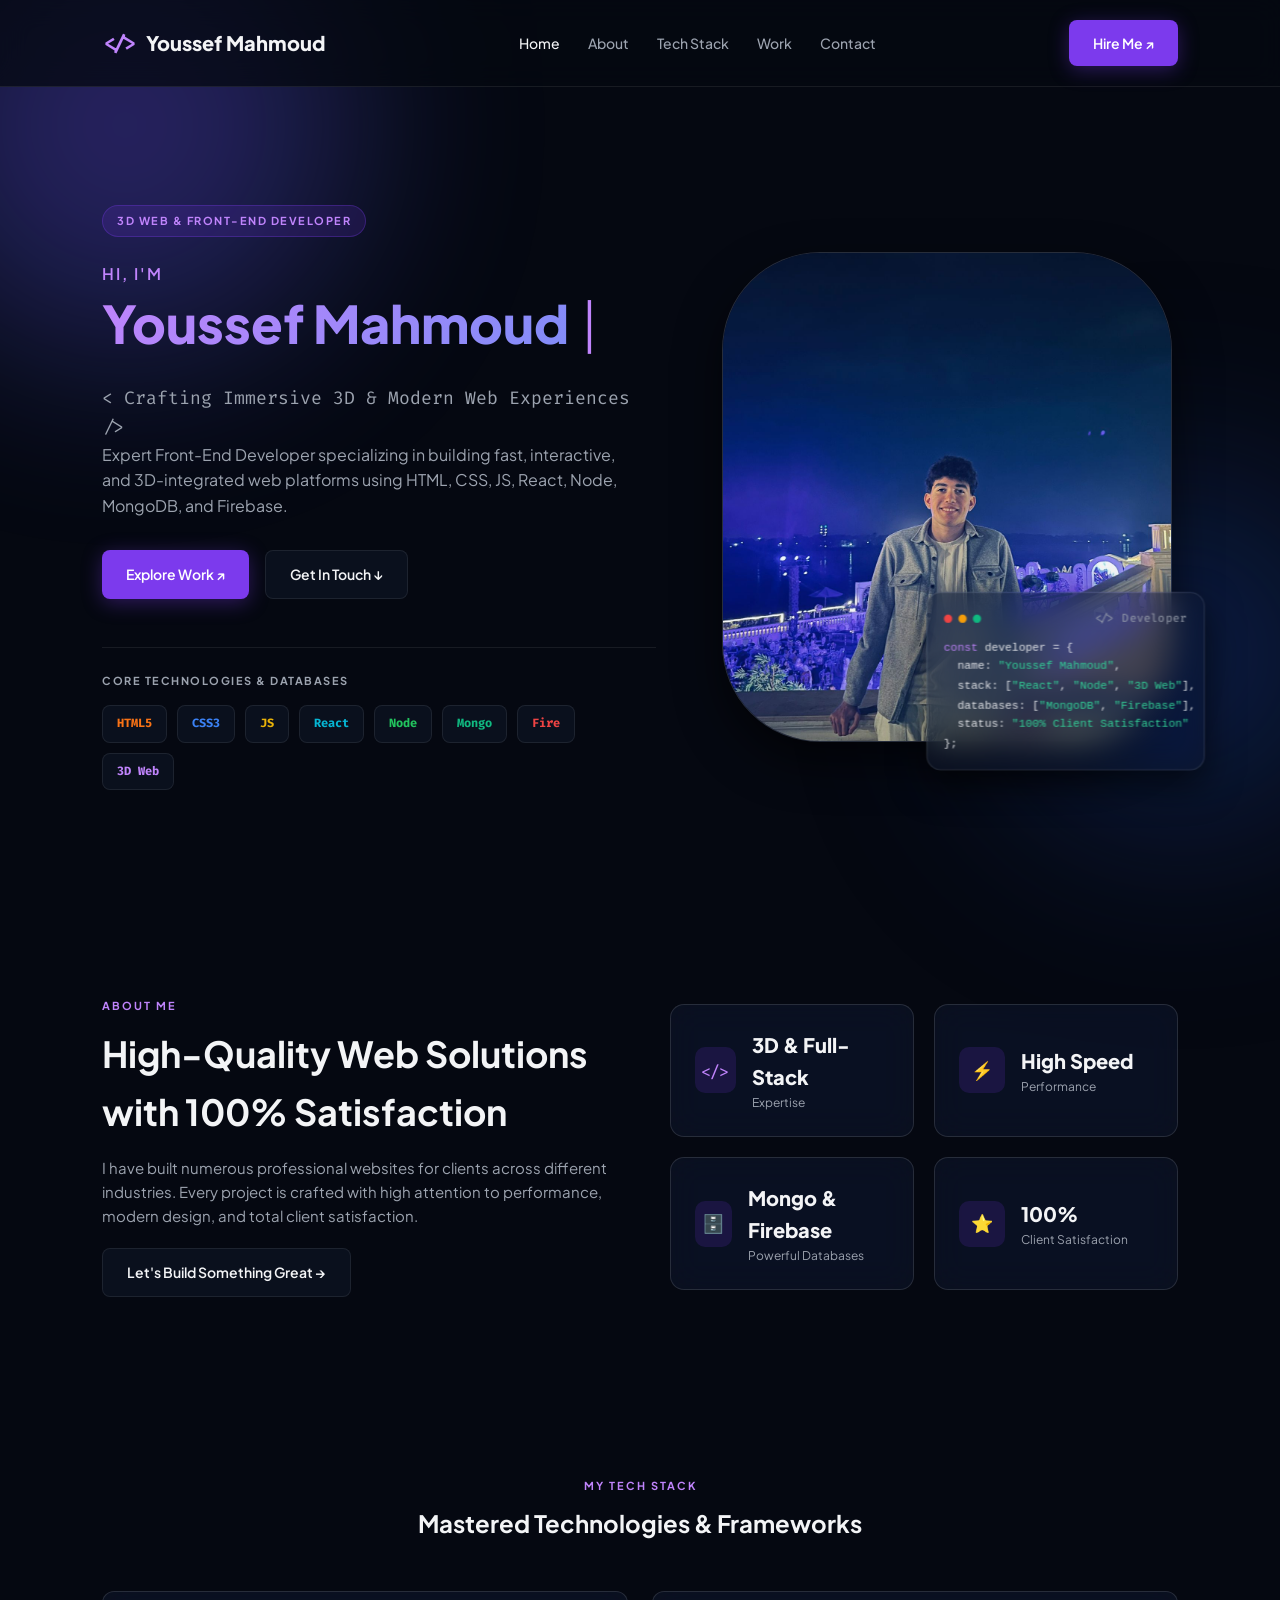
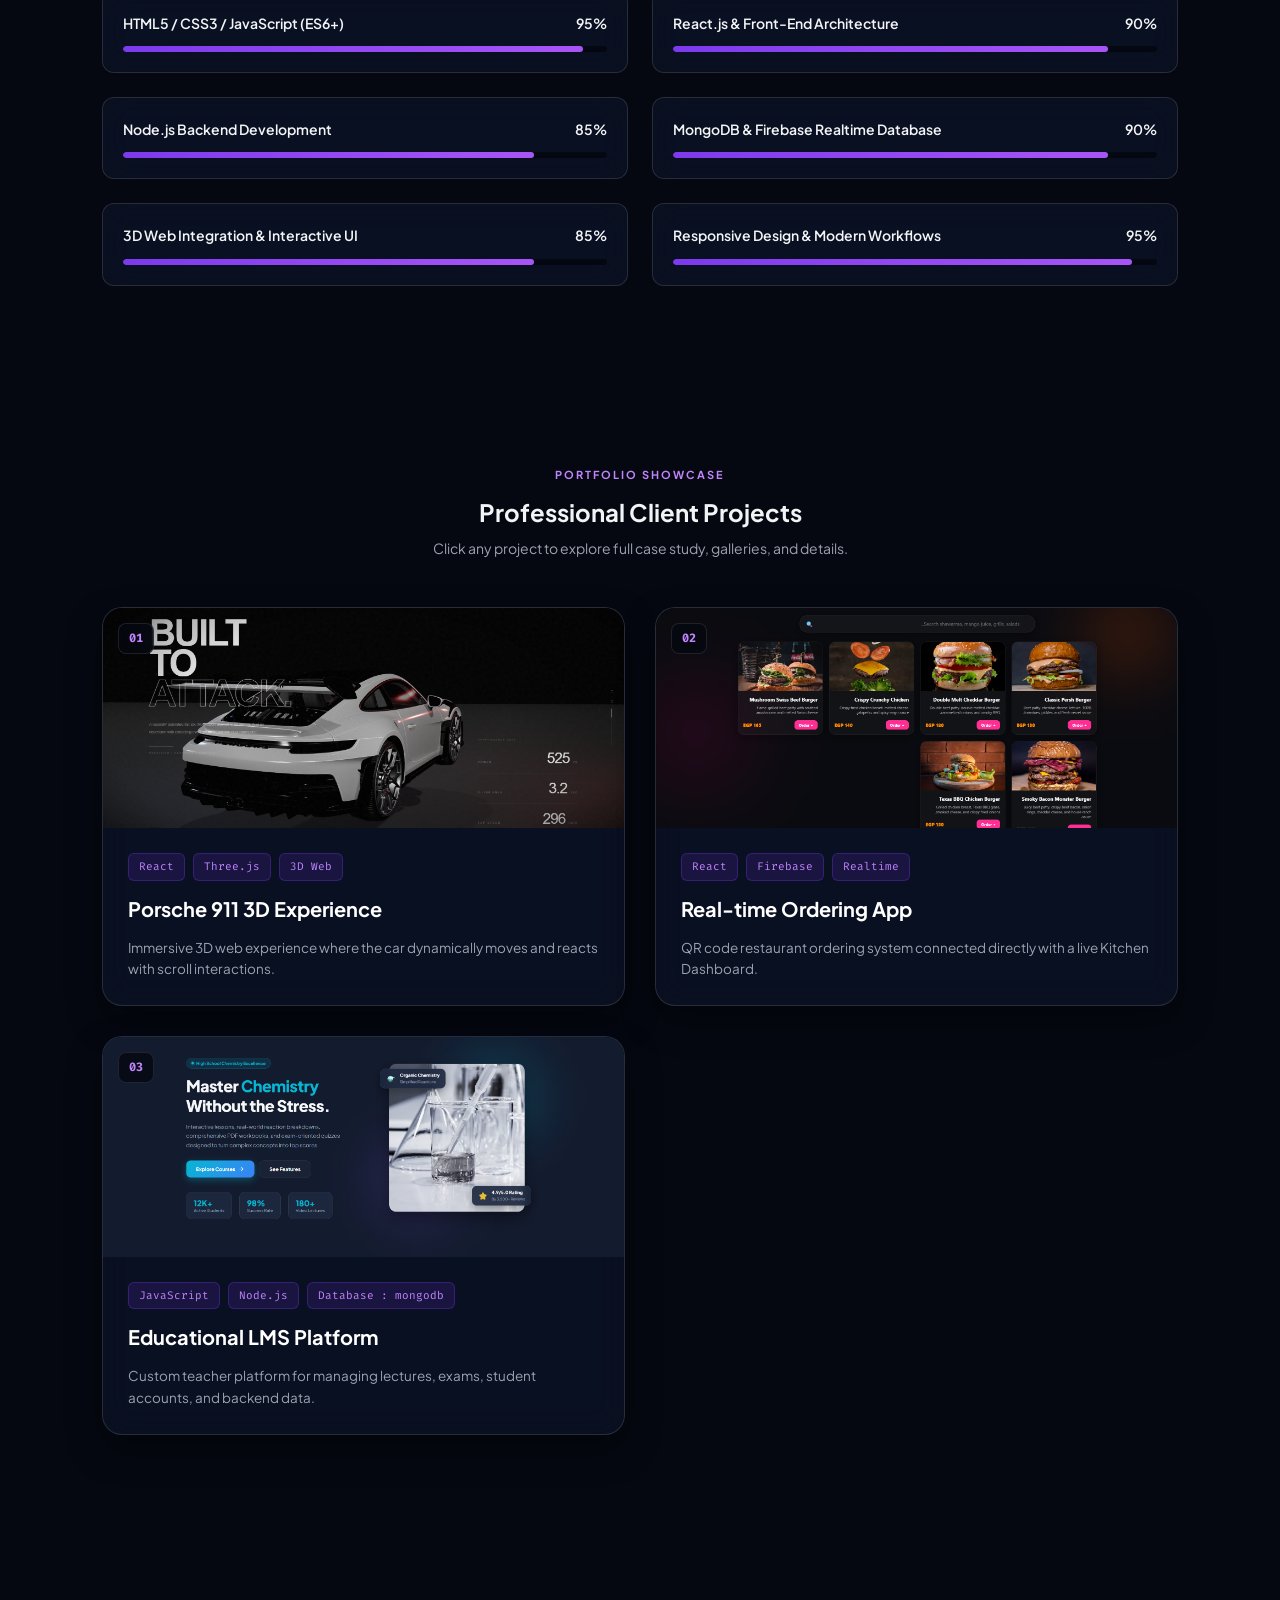
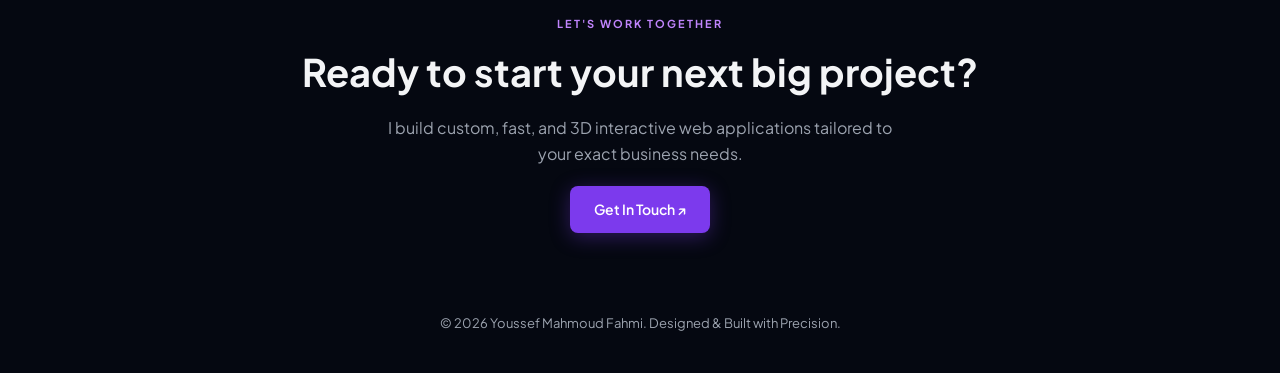
==== commit f73cc532: "Add files via upload" ====
--- a/index.html
+++ b/index.html
@@ -240,46 +240,62 @@
     </div>
   </section>
 
-  <!-- Featured Projects -->
+  <!-- Featured Projects (Updated Professional Modern Cards) -->
   <section class="projects-section reveal-on-scroll" id="projects">
     <div class="section-header text-center">
       <span class="section-badge">PORTFOLIO SHOWCASE</span>
       <h2>Professional Client Projects</h2>
+      <p style="color: var(--text-muted); font-size: 14px; margin-top: 5px;">Click any project to explore full case study, galleries, and details.</p>
     </div>
 
     <div class="projects-grid">
-      <div class="project-card crystal-glass tilt-hover">
+      <!-- Project 1: Porsche 3D -->
+      <a href="project-porsche.html" class="project-card crystal-glass tilt-hover">
         <div class="project-preview">
           <span class="p-num">01</span>
           <img src="img/1.png" alt="Porsche 911 3D Experience">
+          <div class="project-overlay-badge">View Case Study &nearr;</div>
         </div>
         <div class="project-info">
+          <div class="project-tags">
+            <span>React</span><span>Three.js</span><span>3D Web</span>
+          </div>
           <h3>Porsche 911 3D Experience</h3>
           <p>Immersive 3D web experience where the car dynamically moves and reacts with scroll interactions.</p>
         </div>
-      </div>
-
-      <div class="project-card crystal-glass tilt-hover">
-        <div class="project-preview p-2">
+      </a>
+
+      <!-- Project 2: Real-time Ordering App -->
+      <a href="project-restaurant.html" class="project-card crystal-glass tilt-hover">
+        <div class="project-preview">
           <span class="p-num">02</span>
           <img src="img/2.png" alt="Real-time Ordering App">
+          <div class="project-overlay-badge">View Case Study &nearr;</div>
         </div>
         <div class="project-info">
+          <div class="project-tags">
+            <span>React</span><span>Firebase</span><span>Realtime</span>
+          </div>
           <h3>Real-time Ordering App</h3>
           <p>QR code restaurant ordering system connected directly with a live Kitchen Dashboard.</p>
         </div>
-      </div>
-
-      <div class="project-card crystal-glass tilt-hover">
-        <div class="project-preview p-3">
+      </a>
+
+      <!-- Project 3: Educational LMS Platform -->
+      <a href="project-lms.html" class="project-card crystal-glass tilt-hover">
+        <div class="project-preview">
           <span class="p-num">03</span>
           <img src="img/3.png" alt="Educational LMS Platform">
+          <div class="project-overlay-badge">View Case Study &nearr;</div>
         </div>
         <div class="project-info">
+          <div class="project-tags">
+            <span>JavaScript</span><span>Node.js</span><span>Database : mongodb</span>
+          </div>
           <h3>Educational LMS Platform</h3>
           <p>Custom teacher platform for managing lectures, exams, student accounts, and backend data.</p>
         </div>
-      </div>
+      </a>
     </div>
   </section>
 
@@ -313,4 +329,4 @@
     });
   </script>
 </body>
-</html>
+</html>
--- a/style.css
+++ b/style.css
@@ -1,3 +1,6 @@
+/* ==========================================================
+   1. ROOT VARIABLES & GLOBAL STYLES
+   ========================================================== */
 :root {
   --bg-dark: #050811;
   --card-bg: rgba(15, 22, 38, 0.65);
@@ -18,6 +21,10 @@
   box-sizing: border-box;
 }
 
+html {
+  scroll-behavior: smooth;
+}
+
 body {
   background-color: var(--bg-dark);
   color: var(--text-primary);
@@ -35,7 +42,9 @@
   border: 1px solid rgba(255, 255, 255, 0.12) !important;
 }
 
-/* Background Animated Neon Blobs (Cosmic Space) */
+/* ==========================================================
+   2. BACKGROUND BLOBS & PROGRESS LINE
+   ========================================================== */
 .blob-bg {
   position: fixed;
   border-radius: 50%;
@@ -68,7 +77,6 @@
   100% { transform: translate(-40px, 90px) scale(0.95); }
 }
 
-/* Scroll Progress Line */
 .scroll-progress-bar {
   position: fixed;
   top: 0;
@@ -80,17 +88,150 @@
   box-shadow: 0 0 12px #7c3aed;
 }
 
-/* Floating Badges Animation */
-.float-anim {
-  animation: floatMotion 3.5s infinite ease-in-out;
-}
-
-@keyframes floatMotion {
-  0%, 100% { transform: translateY(0px); }
-  50% { transform: translateY(-8px); }
-}
-
-/* 3D Parallax Container */
+/* ==========================================================
+   3. NAVBAR & BUTTONS
+   ========================================================== */
+.navbar {
+  display: flex; 
+  justify-content: space-between; 
+  align-items: center; 
+  padding: 20px 8%;
+  position: sticky; 
+  top: 0; 
+  background: rgba(5, 8, 17, 0.75); 
+  backdrop-filter: blur(14px);
+  border-bottom: 1px solid var(--border); 
+  z-index: 100;
+}
+
+.logo { 
+  font-weight: 800; 
+  font-size: 20px; 
+  display: flex; 
+  align-items: center; 
+  gap: 8px; 
+}
+
+.logo-icon { 
+  color: var(--purple-light); 
+  font-family: var(--font-mono); 
+}
+
+.nav-links { 
+  display: flex; 
+  gap: 28px; 
+}
+
+.nav-links a { 
+  color: var(--text-muted); 
+  text-decoration: none; 
+  font-size: 14px; 
+  font-weight: 500; 
+  transition: color 0.2s; 
+}
+
+.nav-links a:hover, .nav-links a.active { 
+  color: var(--text-primary); 
+}
+
+.btn {
+  display: inline-flex; 
+  align-items: center; 
+  gap: 8px; 
+  padding: 12px 24px; 
+  border-radius: 8px;
+  font-weight: 600; 
+  font-size: 14px; 
+  text-decoration: none; 
+  transition: all 0.25s; 
+  cursor: pointer;
+  border: none;
+}
+
+.btn-purple { 
+  background: var(--purple); 
+  color: white; 
+  box-shadow: 0 4px 20px rgba(124, 58, 237, 0.35); 
+}
+
+.btn-purple:hover { 
+  background: #6d28d9; 
+  transform: translateY(-3px); 
+  box-shadow: 0 8px 25px rgba(124, 58, 237, 0.5); 
+}
+
+.btn-outline { 
+  background: var(--card-bg); 
+  color: var(--text-primary); 
+  border: 1px solid var(--border); 
+  backdrop-filter: blur(10px); 
+}
+
+.btn-outline:hover { 
+  border-color: var(--purple-light); 
+  transform: translateY(-3px); 
+}
+
+.pulse-btn {
+  animation: pulseGlow 2.5s infinite ease-in-out;
+}
+
+@keyframes pulseGlow {
+  0%, 100% { box-shadow: 0 0 15px rgba(124, 58, 237, 0.4); }
+  50% { box-shadow: 0 0 28px rgba(124, 58, 237, 0.8); }
+}
+
+/* ==========================================================
+   4. HERO SECTION & 3D PARALLAX
+   ========================================================== */
+.hero { 
+  display: grid; 
+  grid-template-columns: 1.2fr 1fr; 
+  padding: 80px 8%; 
+  gap: 60px; 
+  align-items: center; 
+  min-height: calc(100vh - 80px); 
+}
+
+.badge { 
+  display: inline-block; 
+  background: rgba(124, 58, 237, 0.15); 
+  color: var(--purple-light); 
+  padding: 6px 14px; 
+  border-radius: 20px; 
+  font-size: 11px; 
+  font-weight: 700; 
+  letter-spacing: 1.5px; 
+  margin-bottom: 24px; 
+  border: 1px solid rgba(124, 58, 237, 0.3); 
+}
+
+.hero-headline { 
+  font-size: 52px; 
+  font-weight: 800; 
+  line-height: 1.15; 
+  margin-bottom: 16px; 
+}
+
+.purple-gradient-text { 
+  background: linear-gradient(135deg, #c084fc, #818cf8); 
+  -webkit-background-clip: text; 
+  -webkit-text-fill-color: transparent; 
+}
+
+.hero-description { 
+  color: var(--text-muted); 
+  font-size: 16px; 
+  max-width: 520px; 
+  margin-bottom: 32px; 
+}
+
+.hero-buttons { 
+  display: flex; 
+  gap: 16px; 
+  margin-bottom: 48px; 
+}
+
 .hero-image-container {
   perspective: 1000px;
   display: flex;
@@ -104,7 +245,6 @@
   transform-style: preserve-3d;
 }
 
-/* Image Frame */
 .image-frame {
   width: 450px;
   height: 490px;
@@ -120,7 +260,7 @@
   display: block;
 }
 
-/* Code Card Floating Offset */
+/* Code Snippet Card */
 .code-snippet-card {
   position: absolute;
   bottom: -20px;
@@ -151,103 +291,9 @@
 .c-purple { color: #c084fc; }
 .c-green { color: #34d399; }
 
-/* Control Drawer & Settings Btn */
-.settings-toggle-btn {
-  position: fixed;
-  bottom: 25px;
-  right: 25px;
-  background: var(--purple);
-  color: white;
-  border: none;
-  padding: 12px 20px;
-  border-radius: 30px;
-  cursor: pointer;
-  box-shadow: 0 4px 25px rgba(124, 58, 237, 0.5);
-  display: flex;
-  align-items: center;
-  gap: 8px;
-  font-weight: 600;
-  font-size: 14px;
-  z-index: 999;
-  transition: transform 0.2s, box-shadow 0.2s;
-}
-
-.settings-toggle-btn:hover {
-  transform: translateY(-3px) scale(1.03);
-  box-shadow: 0 6px 30px rgba(124, 58, 237, 0.7);
-}
-
-.control-drawer {
-  position: fixed;
-  top: 0;
-  right: -340px;
-  width: 340px;
-  height: 100vh;
-  background: var(--drawer-bg);
-  border-left: 1px solid var(--border);
-  z-index: 1000;
-  box-shadow: -10px 0 30px rgba(0,0,0,0.6);
-  transition: right 0.3s cubic-bezier(0.4, 0, 0.2, 1);
-  display: flex;
-  flex-direction: column;
-}
-
-.control-drawer.open { right: 0; }
-.drawer-header { padding: 20px; border-bottom: 1px solid var(--border); display: flex; justify-content: space-between; align-items: center; }
-.drawer-header h3 { font-size: 16px; color: var(--purple-light); }
-.close-drawer { background: none; border: none; color: var(--text-muted); font-size: 24px; cursor: pointer; }
-.drawer-body { padding: 20px; overflow-y: auto; flex: 1; }
-
-.input-field { margin-bottom: 15px; }
-.input-field label { display: block; font-size: 12px; color: var(--text-muted); margin-bottom: 6px; }
-.input-field input, .input-field textarea {
-  width: 100%; padding: 9px 12px; background: rgba(255, 255, 255, 0.04);
-  border: 1px solid var(--border); color: var(--text-primary); border-radius: 6px; font-family: var(--font-sans); font-size: 13px;
-}
-.action-btn { width: 100%; padding: 10px; background: var(--purple); color: white; border: none; border-radius: 6px; cursor: pointer; font-weight: 600; font-size: 13px; }
-.divider { border: 0; border-top: 1px solid var(--border); margin: 20px 0; }
-
-/* Navbar */
-.navbar {
-  display: flex; justify-content: space-between; align-items: center; padding: 20px 8%;
-  position: sticky; top: 0; background: rgba(5, 8, 17, 0.75); backdrop-filter: blur(14px);
-  border-bottom: 1px solid var(--border); z-index: 100;
-}
-.logo { font-weight: 800; font-size: 20px; display: flex; align-items: center; gap: 8px; }
-.logo-icon { color: var(--purple-light); font-family: var(--font-mono); }
-.nav-links { display: flex; gap: 28px; }
-.nav-links a { color: var(--text-muted); text-decoration: none; font-size: 14px; font-weight: 500; transition: color 0.2s; }
-.nav-links a:hover, .nav-links a.active { color: var(--text-primary); }
-
-/* Buttons & Glow */
-.btn {
-  display: inline-flex; align-items: center; gap: 8px; padding: 12px 24px; border-radius: 8px;
-  font-weight: 600; font-size: 14px; text-decoration: none; transition: all 0.25s; cursor: pointer;
-}
-.btn-purple { background: var(--purple); color: white; box-shadow: 0 4px 20px rgba(124, 58, 237, 0.35); }
-.btn-purple:hover { background: #6d28d9; transform: translateY(-3px); box-shadow: 0 8px 25px rgba(124, 58, 237, 0.5); }
-.btn-outline { background: var(--card-bg); color: var(--text-primary); border: 1px solid var(--border); backdrop-filter: blur(10px); }
-.btn-outline:hover { border-color: var(--purple-light); transform: translateY(-3px); }
-
-/* Pulse Glow Button Animation */
-.pulse-btn {
-  animation: pulseGlow 2.5s infinite ease-in-out;
-}
-
-@keyframes pulseGlow {
-  0%, 100% { box-shadow: 0 0 15px rgba(124, 58, 237, 0.4); }
-  50% { box-shadow: 0 0 28px rgba(124, 58, 237, 0.8); }
-}
-
-/* Hero Section */
-.hero { display: grid; grid-template-columns: 1.2fr 1fr; padding: 80px 8%; gap: 60px; align-items: center; min-height: calc(100vh - 80px); }
-.badge { display: inline-block; background: rgba(124, 58, 237, 0.15); color: var(--purple-light); padding: 6px 14px; border-radius: 20px; font-size: 11px; font-weight: 700; letter-spacing: 1.5px; margin-bottom: 24px; border: 1px solid rgba(124, 58, 237, 0.3); }
-.hero-headline { font-size: 52px; font-weight: 800; line-height: 1.15; margin-bottom: 16px; }
-.purple-gradient-text { background: linear-gradient(135deg, #c084fc, #818cf8); -webkit-background-clip: text; -webkit-text-fill-color: transparent; }
-.hero-description { color: var(--text-muted); font-size: 16px; max-width: 520px; margin-bottom: 32px; }
-.hero-buttons { display: flex; gap: 16px; margin-bottom: 48px; }
-
-/* Tech Stack */
+/* ==========================================================
+   5. TECH STACK
+   ========================================================== */
 .tech-stack { border-top: 1px solid var(--border); padding-top: 24px; }
 .tech-title { font-size: 11px; color: var(--text-muted); letter-spacing: 1.5px; font-weight: 700; margin-bottom: 16px; }
 .tech-icons { display: flex; flex-wrap: wrap; gap: 10px; }
@@ -259,18 +305,15 @@
 .tech-box.cyan { color: #06b6d4; } .tech-box.green { color: #22c55e; } .tech-box.emerald { color: #10b981; }
 .tech-box.red { color: #ef4444; } .tech-box.purple { color: #c084fc; }
 
-/* Scroll Reveal */
-.reveal-on-scroll {
-  opacity: 0;
-  transform: translateY(50px);
-  transition: opacity 0.8s ease-out, transform 0.8s ease-out;
-}
-.reveal-on-scroll.visible {
-  opacity: 1;
-  transform: translateY(0);
-}
-
-/* About & Stats */
+.float-anim { animation: floatMotion 3.5s infinite ease-in-out; }
+@keyframes floatMotion {
+  0%, 100% { transform: translateY(0px); }
+  50% { transform: translateY(-8px); }
+}
+
+/* ==========================================================
+   6. ABOUT & SKILLS
+   ========================================================== */
 .about-section { padding: 90px 8%; border-y: 1px solid var(--border); }
 .about-grid { display: grid; grid-template-columns: 1fr 1fr; gap: 60px; align-items: center; }
 .section-badge { color: var(--purple-light); font-size: 11px; font-weight: 700; letter-spacing: 2px; display: block; margin-bottom: 10px; }
@@ -293,7 +336,6 @@
 .stat-info h3 { font-size: 20px; font-weight: 800; }
 .stat-info p { font-size: 12px; color: var(--text-muted); }
 
-/* Skills */
 .skills-section { padding: 90px 8%; }
 .skills-container { display: grid; grid-template-columns: 1fr 1fr; gap: 24px; margin-top: 48px; }
 .skill-row { padding: 20px; border-radius: 12px; }
@@ -301,33 +343,47 @@
 .progress-bg { height: 6px; background: rgba(0,0,0,0.5); border-radius: 10px; overflow: hidden; }
 .progress-fill { height: 100%; background: linear-gradient(90deg, var(--purple), #a855f7); border-radius: 10px; transition: width 1.5s cubic-bezier(0.1, 0.8, 0.2, 1); }
 
-/* Projects Grid & Cards Full Frame Image Styling */
-.projects-section { padding: 90px 8%; }
+/* ==========================================================
+   7. PROFESSIONAL PROJECT CARDS (NEW MODERN DESIGN)
+   ========================================================== */
+.projects-section { 
+  padding: 90px 8%; 
+}
+
 .projects-grid { 
   display: grid; 
-  grid-template-columns: repeat(3, 1fr); 
+  grid-template-columns: repeat(auto-fit, minmax(340px, 1fr)); 
   gap: 30px; 
   margin-top: 48px; 
 }
 
 .project-card { 
-  border-radius: 18px; 
+  text-decoration: none;
+  border-radius: 20px; 
   overflow: hidden; 
-  background: rgba(17, 25, 45, 0.5);
-  border: 1px solid rgba(255, 255, 255, 0.12);
-  transition: all 0.3s ease; 
+  background: rgba(17, 25, 45, 0.6);
+  border: 1px solid rgba(255, 255, 255, 0.08);
+  transition: all 0.4s cubic-bezier(0.16, 1, 0.3, 1); 
   display: flex;
   flex-direction: column;
+  position: relative;
+  box-shadow: 0 15px 35px rgba(0, 0, 0, 0.4);
+}
+
+.project-card:hover {
+  transform: translateY(-8px) scale(1.01);
+  border-color: rgba(192, 132, 252, 0.4);
+  box-shadow: 0 20px 45px rgba(124, 58, 237, 0.25);
 }
 
 .project-preview {
+  position: relative;
   width: 100%;
   height: 220px;
-  position: relative;
   overflow: hidden;
+  background: #0a0f1d;
   margin: 0 !important;
   padding: 0 !important;
-  background: #070a12;
 }
 
 .project-preview img {
@@ -336,92 +392,257 @@
   object-fit: cover;
   object-position: center;
   display: block;
-  transition: transform 0.5s ease;
+  transition: transform 0.6s ease;
   margin: 0 !important;
   padding: 0 !important;
 }
 
 .project-card:hover .project-preview img {
-  transform: scale(1.06);
-}
-
-.project-preview::after {
-  content: '';
-  position: absolute;
-  inset: 0;
-  background: linear-gradient(180deg, rgba(5, 8, 17, 0.1) 0%, rgba(5, 8, 17, 0.75) 100%);
-  pointer-events: none;
+  transform: scale(1.08);
 }
 
 .p-num {
   position: absolute;
   top: 15px;
   left: 15px;
-  background: rgba(0, 0, 0, 0.7);
-  backdrop-filter: blur(8px);
-  padding: 5px 12px;
-  border-radius: 6px;
+  background: rgba(5, 8, 17, 0.8);
+  backdrop-filter: blur(10px);
+  color: var(--purple-light);
   font-family: var(--font-mono);
   font-size: 12px;
+  font-weight: 700;
+  padding: 5px 10px;
+  border-radius: 8px;
+  z-index: 2;
+  border: 1px solid rgba(255, 255, 255, 0.1);
+}
+
+/* Overlay Badge on Hover */
+.project-overlay-badge {
+  position: absolute;
+  inset: 0;
+  background: rgba(5, 8, 17, 0.65);
+  backdrop-filter: blur(4px);
+  display: flex;
+  align-items: center;
+  justify-content: center;
+  color: #fff;
+  font-weight: 700;
+  font-size: 14px;
+  opacity: 0;
+  transition: opacity 0.3s ease;
   z-index: 3;
-  border: 1px solid rgba(255, 255, 255, 0.15);
+}
+
+.project-card:hover .project-overlay-badge {
+  opacity: 1;
+}
+
+.project-info { 
+  padding: 25px; 
+  display: flex;
+  flex-direction: column;
+  gap: 12px;
+  flex-grow: 1;
+}
+
+.project-tags {
+  display: flex;
+  gap: 8px;
+  flex-wrap: wrap;
+}
+
+.project-tags span {
+  font-size: 11px;
+  font-family: var(--font-mono);
+  background: rgba(124, 58, 237, 0.15);
+  color: var(--purple-light);
+  padding: 4px 10px;
+  border-radius: 6px;
+  border: 1px solid rgba(124, 58, 237, 0.3);
+}
+
+.project-info h3 { 
+  font-size: 20px; 
   color: #fff;
-}
-
-.project-info { 
-  padding: 24px; 
+  font-weight: 700;
+  transition: color 0.2s;
+}
+
+.project-card:hover .project-info h3 {
+  color: var(--purple-light);
+}
+
+.project-info p { 
+  color: var(--text-muted); 
+  font-size: 13.5px; 
+  line-height: 1.6;
+  margin-bottom: 0;
+}
+
+/* ==========================================================
+   8. INTRO & ANIMATIONS
+   ========================================================== */
+.hero-intro {
   display: flex;
   flex-direction: column;
-  flex: 1;
-}
-
-.project-info h3 { 
-  font-size: 18px; 
-  margin-bottom: 8px; 
-  color: #fff;
-}
-
-.project-info p { 
-  font-size: 13px; 
-  color: var(--text-muted); 
-  margin-bottom: 20px; 
-  flex: 1;
-}
-
-.p-link { 
-  color: var(--purple-light); 
-  text-decoration: none; 
-  font-size: 13px; 
-  font-weight: 600; 
-  margin-top: auto;
-}
-
-/* Footer */
+  align-items: flex-start;
+  gap: 8px;
+}
+
+.intro-greeting {
+  font-size: 16px;
+  font-weight: 600;
+  color: var(--purple-light);
+  letter-spacing: 2px;
+  text-transform: uppercase;
+  opacity: 0;
+  animation: fadeInSmooth 0.8s ease forwards 0.2s;
+}
+
+.hero-brand-name {
+  font-size: 56px;
+  font-weight: 800;
+  letter-spacing: -1px;
+  line-height: 1.1;
+  display: inline-flex;
+  align-items: center;
+  position: relative;
+}
+
+.text-gradient {
+  background: linear-gradient(135deg, #ffffff 0%, #c084fc 50%, #7c3aed 100%);
+  -webkit-background-clip: text;
+  -webkit-text-fill-color: transparent;
+  filter: drop-shadow(0 0 25px rgba(139, 92, 246, 0.45));
+  opacity: 0;
+  transform: translateY(15px);
+  animation: heroTextReveal 1.2s cubic-bezier(0.16, 1, 0.3, 1) forwards 0.4s;
+}
+
+.typing-cursor {
+  color: var(--purple-light);
+  font-weight: 300;
+  margin-left: 4px;
+  animation: blinkCursor 0.9s infinite ease-in-out;
+}
+
+.hero-role {
+  font-family: var(--font-mono);
+  color: var(--text-muted);
+  font-size: 18px;
+  margin-top: 6px;
+  opacity: 0;
+  animation: fadeInSmooth 0.8s ease forwards 0.8s;
+}
+
+.intro-overlay {
+  position: fixed;
+  top: 0;
+  left: 0;
+  width: 100%;
+  height: 100vh;
+  background-color: #050811;
+  display: flex;
+  justify-content: center;
+  align-items: center;
+  z-index: 9999;
+  opacity: 1;
+  visibility: visible;
+  transition: opacity 0.8s ease, visibility 0.8s ease;
+}
+
+.intro-overlay.fade-out {
+  opacity: 0;
+  visibility: hidden;
+}
+
+.intro-content {
+  text-align: center;
+  animation: introPop 1.2s cubic-bezier(0.16, 1, 0.3, 1) forwards;
+}
+
+.intro-name {
+  font-size: 48px;
+  font-weight: 800;
+  background: linear-gradient(135deg, #ffffff 0%, #c084fc 50%, #7c3aed 100%);
+  -webkit-background-clip: text;
+  -webkit-text-fill-color: transparent;
+  filter: drop-shadow(0 0 30px rgba(139, 92, 246, 0.5));
+  letter-spacing: 2px;
+  margin-bottom: 8px;
+}
+
+.intro-sub {
+  font-family: var(--font-mono);
+  color: var(--text-muted);
+  font-size: 16px;
+  letter-spacing: 1px;
+}
+
+/* Pause Hero animations during Intro */
+body.intro-active .hero-intro .intro-greeting,
+body.intro-active .hero-intro .purple-gradient-text,
+body.intro-active .hero-intro .hero-role {
+  animation-play-state: paused !important;
+  opacity: 0 !important;
+}
+
+body:not(.intro-active) .hero-intro .intro-greeting {
+  animation: fadeInSmooth 0.8s ease forwards 0.1s;
+}
+
+body:not(.intro-active) .hero-intro .purple-gradient-text {
+  animation: heroTextReveal 1.2s cubic-bezier(0.16, 1, 0.3, 1) forwards 0.3s;
+}
+
+body:not(.intro-active) .hero-intro .hero-role {
+  animation: fadeInSmooth 0.8s ease forwards 0.7s;
+}
+
+@keyframes introPop {
+  0% { transform: scale(0.9); opacity: 0; filter: blur(10px); }
+  100% { transform: scale(1); opacity: 1; filter: blur(0px); }
+}
+
+@keyframes heroTextReveal {
+  0% { opacity: 0; transform: translateY(20px) scale(0.98); filter: blur(10px); }
+  100% { opacity: 1; transform: translateY(0) scale(1); filter: blur(0px); }
+}
+
+@keyframes fadeInSmooth {
+  from { opacity: 0; transform: translateY(10px); }
+  to { opacity: 1; transform: translateY(0); }
+}
+
+@keyframes blinkCursor {
+  0%, 100% { opacity: 1; }
+  50% { opacity: 0; }
+}
+
+.reveal-on-scroll {
+  opacity: 0;
+  transform: translateY(50px);
+  transition: opacity 0.8s ease-out, transform 0.8s ease-out;
+}
+.reveal-on-scroll.visible {
+  opacity: 1;
+  transform: translateY(0);
+}
+
+/* ==========================================================
+   9. FOOTER & RESPONSIVE MEDIA QUERIES
+   ========================================================== */
 .footer { padding: 90px 8% 40px; text-align: center; }
 .footer-cta h2 { font-size: 38px; margin-bottom: 12px; }
 .footer-cta p { color: var(--text-muted); max-width: 520px; margin: 0 auto; }
 .footer-copyright { margin-top: 80px; font-size: 13px; color: var(--text-muted); }
 .text-center { text-align: center; }
 
-/* Responsive */
 @media (max-width: 968px) {
-  .hero { grid-template-columns: 1fr; text-align: center; }
-  .hero-description { margin: 0 auto; }
-  .hero-buttons { justify-content: center; }
-  .about-grid, .skills-container, .projects-grid { grid-template-columns: 1fr; }
-}
-
-/* --- Responsive Design for Mobile & Tablets --- */
-@media (max-width: 968px) {
-  /* تعديل النافبار وشريط التنقل للشاشات الصغيرة */
-  .navbar {
-    padding: 15px 5%;
-  }
-  .nav-links {
-    display: none; /* أو تحويلها لقائمة منسدلة حسب رغبتك */
-  }
-
-  /* الهيرو سكشن (Hero Section) */
+  .navbar { padding: 15px 5%; }
+  .nav-links { display: none; }
+  
   .hero {
     grid-template-columns: 1fr;
     text-align: center;
@@ -429,86 +650,33 @@
     gap: 40px;
     min-height: auto;
   }
-  .hero-headline {
-    font-size: 36px;
-  }
-  .hero-description {
-    margin: 0 auto 24px auto;
-  }
-  .hero-buttons {
-    justify-content: center;
-    flex-direction: column;
-    gap: 12px;
-  }
-  .hero-buttons .btn {
-    width: 100%;
-    justify-content: center;
-  }
-
-  /* حجم إطار الصورة والـ 3D على الموبايل */
+  .hero-headline { font-size: 36px; }
+  .hero-description { margin: 0 auto 24px auto; }
+  .hero-buttons { justify-content: center; flex-direction: column; gap: 12px; }
+  .hero-buttons .btn { width: 100%; justify-content: center; }
+
   .image-frame {
     width: 100%;
     max-width: 320px;
-    height: 350px;
+    height: 380px;
     border-radius: 40px;
   }
-  .code-snippet-card {
-    width: 90%;
-    right: 5%;
-    bottom: -15px;
-  }
-
-  /* أقسام About & Skills & Projects */
-  .about-section, .skills-section, .projects-section {
-    padding: 60px 5%;
-  }
-  .about-grid, .skills-container, .projects-grid {
-    grid-template-columns: 1fr;
-    gap: 20px;
-  }
-  .stats-cards {
-    grid-template-columns: 1fr;
-  }
-
-  /* صفحة التواصل (Contact Page) على الموبايل */
-  .contact-page-section {
-    padding: 30px 5%;
-  }
-  .contact-container {
-    padding: 20px;
-  }
-  .direct-contact-buttons {
-    grid-template-columns: 1fr;
-  }
-}
-
-@media (max-width: 968px) {
-  /* تعديل مكان وحجم كارت الكود على الموبايل عشان ميبوظش شكل صورتك */
+  
   .code-snippet-card {
     position: relative !important;
     bottom: auto !important;
     right: auto !important;
     left: auto !important;
     width: 100% !important;
-    margin-top: -60px !important; /* بينزل تحت الصورة بدل ما يركب فوقها */
+    margin-top: -60px !important;
     z-index: 5;
     transform: none !important;
   }
 
-  .hero-image-container {
-    flex-direction: column;
-  }
-
-  .tilt-card {
-    width: 100%;
-    display: flex;
-    flex-direction: column;
-    align-items: center;
-  }
-
-  .image-frame {
-    width: 100%;
-    max-width: 320px;
-    height: 380px;
-  }
-}
+  .hero-image-container { flex-direction: column; }
+  .tilt-card { width: 100%; display: flex; flex-direction: column; align-items: center; }
+
+  .about-section, .skills-section, .projects-section { padding: 60px 5%; }
+  .about-grid, .skills-container, .projects-grid { grid-template-columns: 1fr; gap: 20px; }
+  .stats-cards { grid-template-columns: 1fr; }
+}
